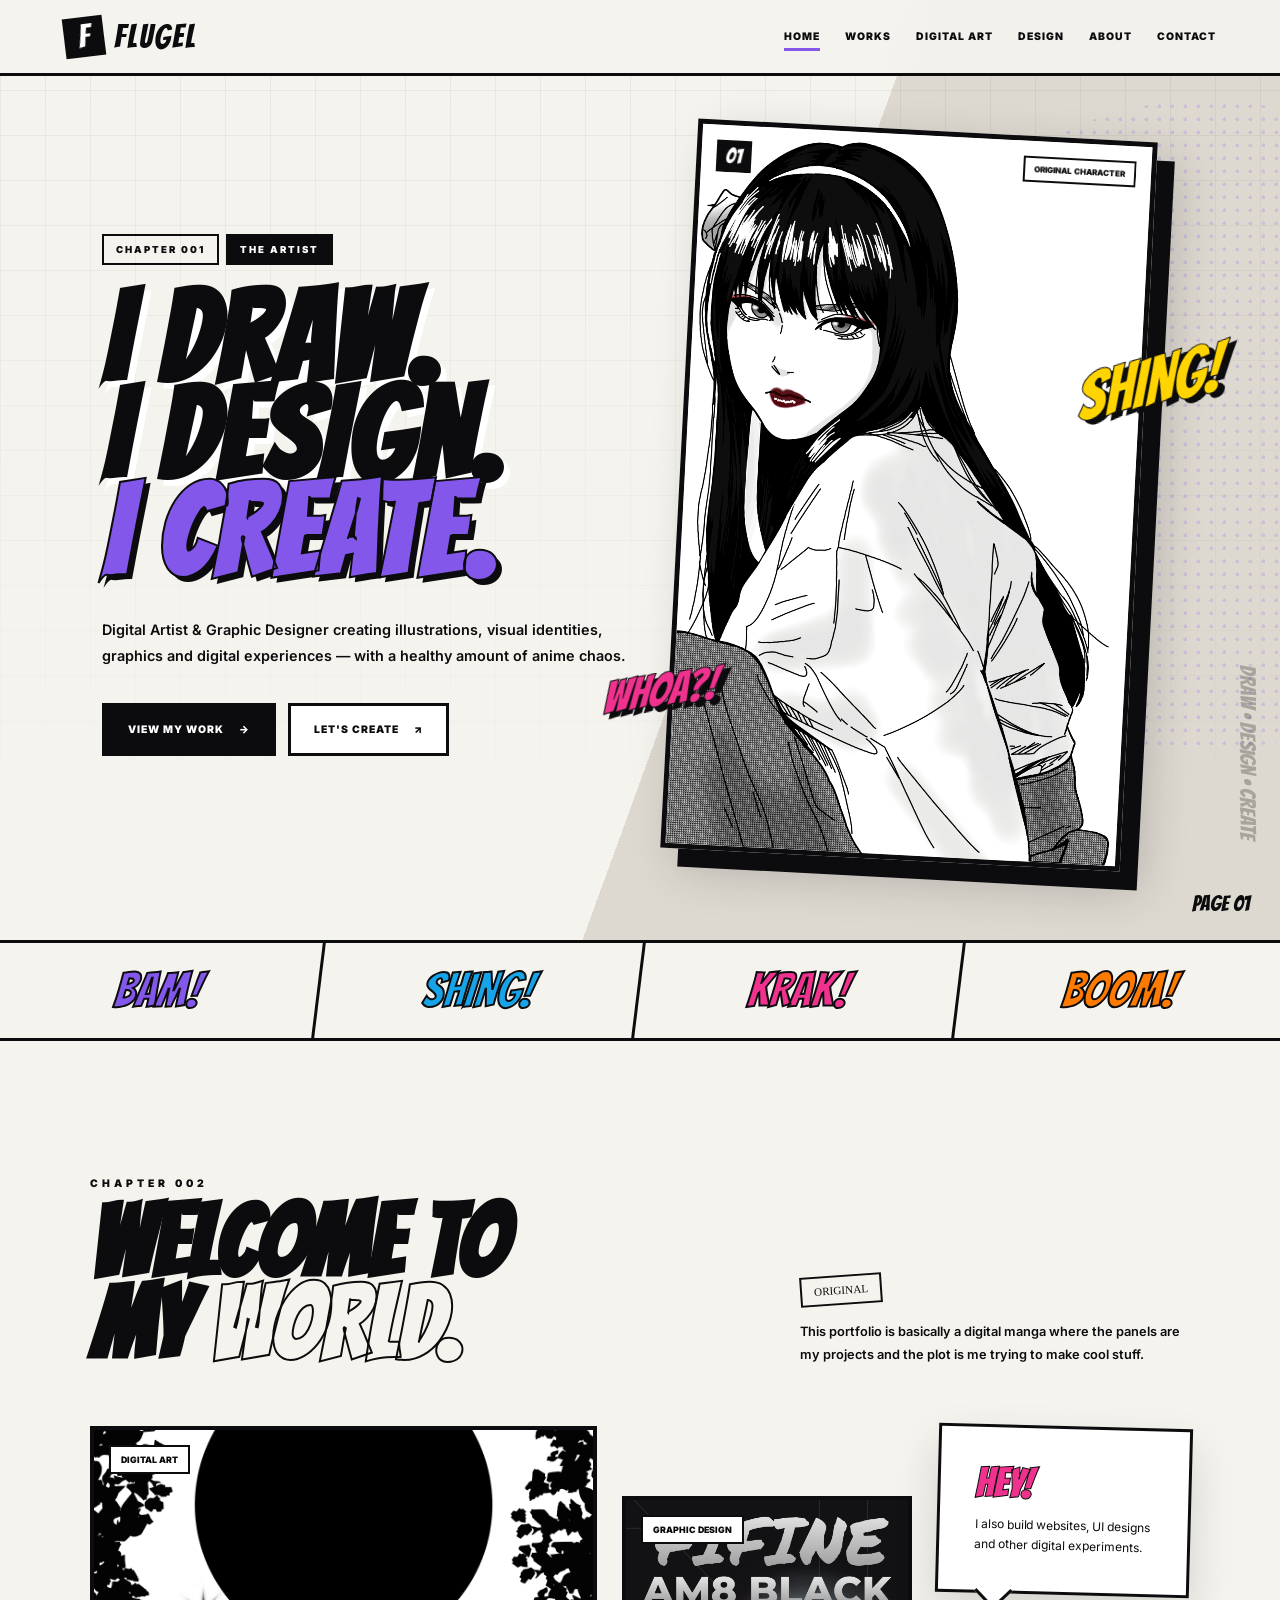
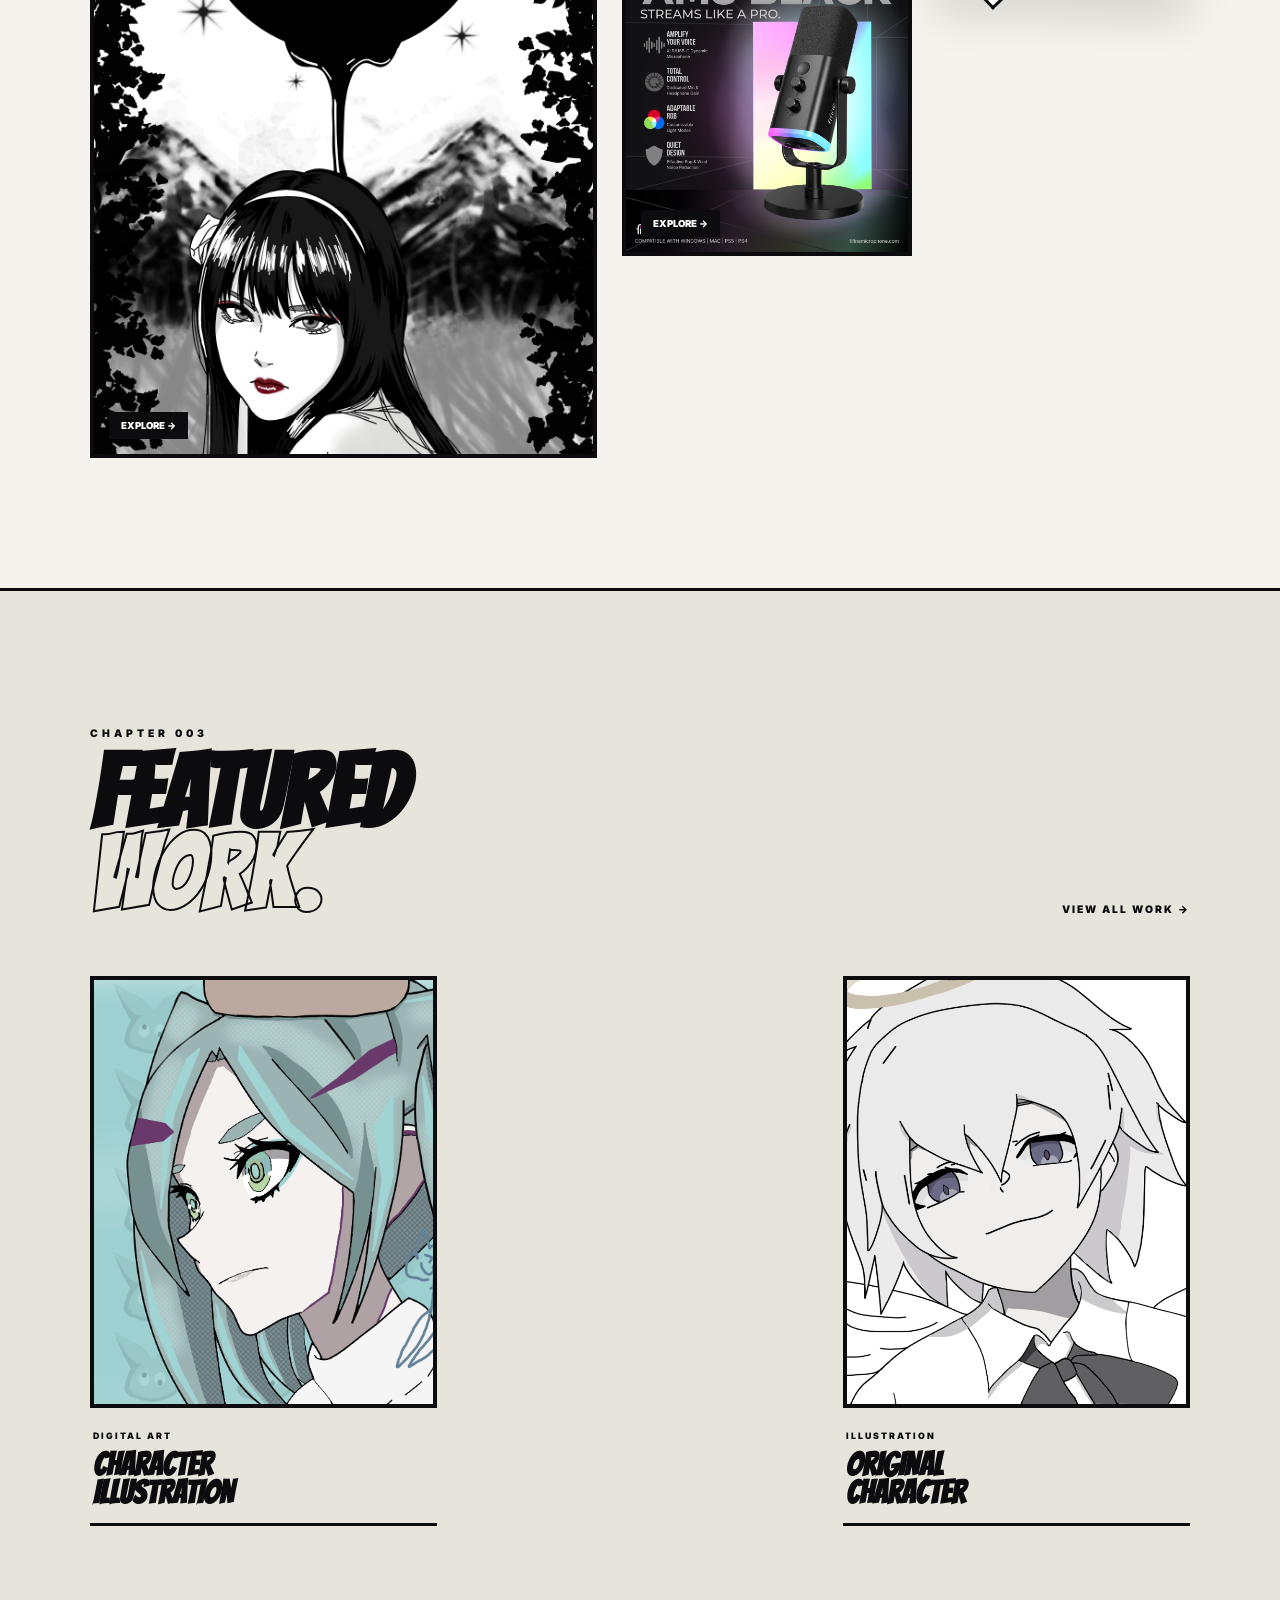
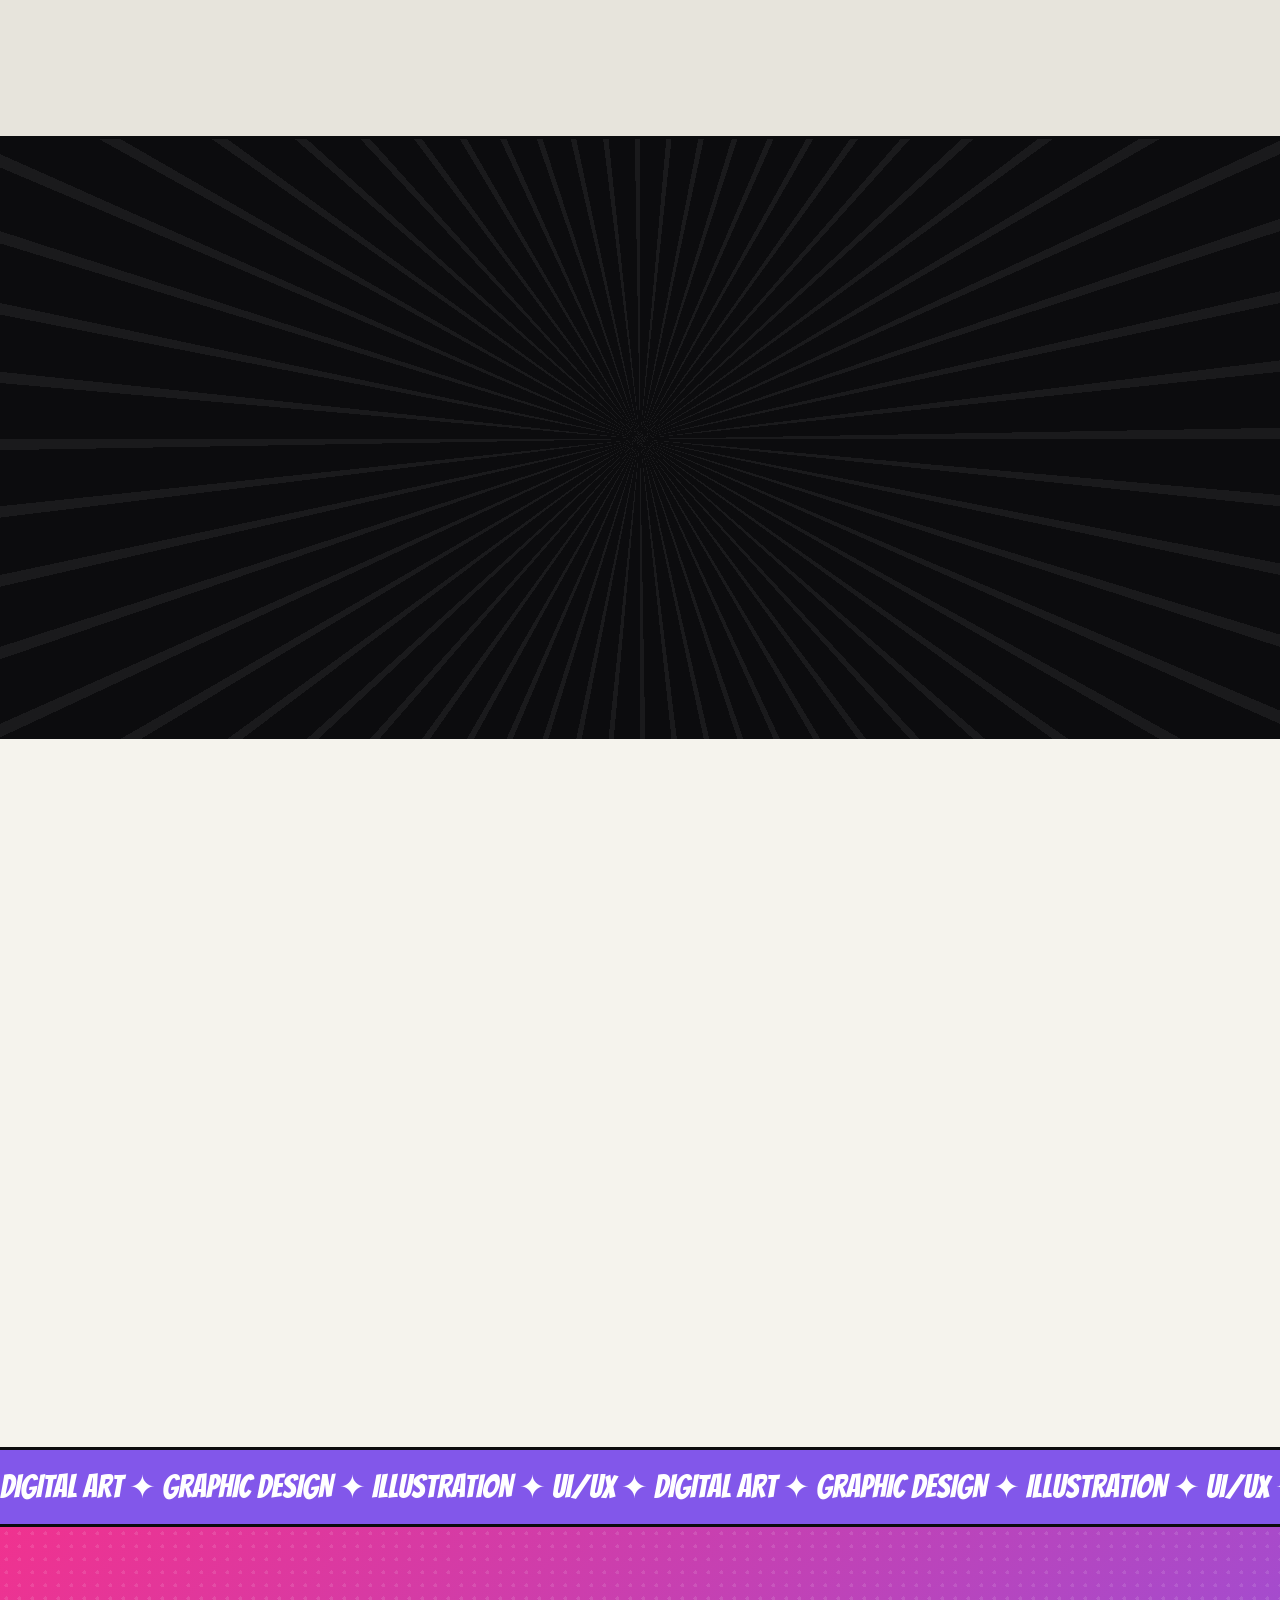
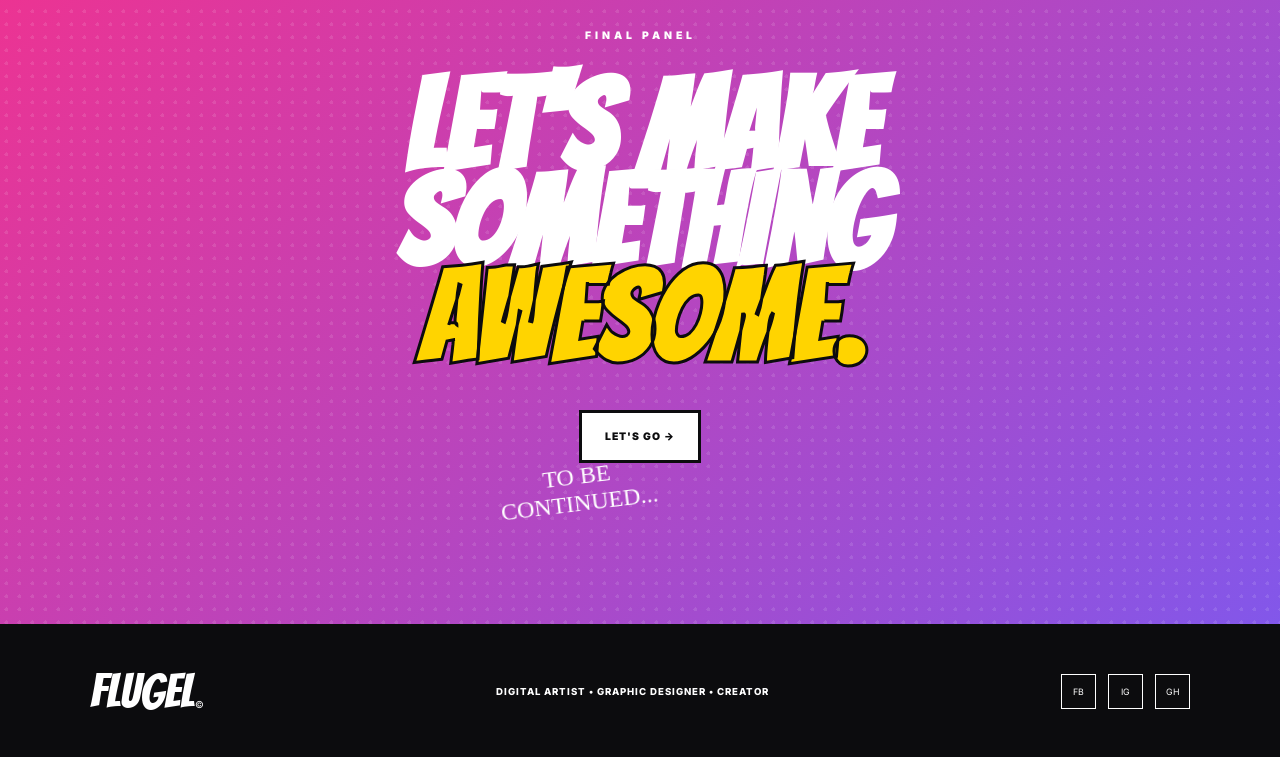
==== index.html @ b89d32c7 "LATEST 1st" ====
<!doctype html>
<html lang="en">
  <head>
    <meta charset="UTF-8" />
    <meta name="viewport" content="width=device-width, initial-scale=1.0" />

    <title>FLUGEL — Digital Artist & Graphic Designer</title>

    <meta
      name="description"
      content="FLUGEL — Digital Artist, Graphic Designer, Illustrator and Visual Creator." />

    <link rel="preconnect" href="https://fonts.googleapis.com" />
    <link rel="preconnect" href="https://fonts.gstatic.com" crossorigin />

    <link
      href="https://fonts.googleapis.com/css2?family=Bangers&family=Inter:wght@400;500;600;700;800;900&family=Permanent+Marker&display=swap"
      rel="stylesheet" />

    <link rel="stylesheet" href="style.css" />
  </head>

  <body data-page="home">
    <!-- =========================================
     PAGE LOADER
========================================= -->

    <div class="page-loader">
      <div class="loader-manga">
        <div class="loader-logo">FLUGEL</div>
        <div class="loader-line"></div>
        <span>LOADING ART...</span>
      </div>
    </div>

    <!-- =========================================
     NAVIGATION
========================================= -->

    <header class="navbar">
      <a href="index.html" class="logo">
        <span class="logo-box">F</span>
        <span>FLUGEL</span>
      </a>

      <nav class="main-nav">
        <a class="active" href="index.html">HOME</a>
        <a href="works.html">WORKS</a>
        <a href="digital-art.html">DIGITAL ART</a>
        <a href="graphic-design.html">DESIGN</a>
        <a href="about.html">ABOUT</a>
        <a href="contact.html">CONTACT</a>
      </nav>

      <button class="menu-toggle">☰</button>
    </header>

    <main>
      <!-- =========================================
     HERO / MANGA COVER
========================================= -->

      <section class="hero">
        <div class="hero-grid"></div>
        <div class="hero-halftone"></div>

        <div class="hero-copy reveal">
          <div class="chapter-tag">
            <span>CHAPTER 001</span>
            <strong>THE ARTIST</strong>
          </div>

          <h1 class="hero-title">
            I DRAW.
            <br />
            I DESIGN.
            <br />
            <span>I CREATE.</span>
          </h1>

          <p class="hero-text">
            Digital Artist & Graphic Designer creating illustrations, visual
            identities, graphics and digital experiences — with a healthy amount
            of anime chaos.
          </p>

          <div class="hero-actions">
            <a href="works.html" class="comic-btn black">
              VIEW MY WORK
              <span>→</span>
            </a>

            <a href="contact.html" class="comic-btn white">
              LET'S CREATE
              <span>↗</span>
            </a>
          </div>
        </div>

        <!-- Character -->

        <div class="hero-character">
          <div class="character-panel">
            <div class="panel-number">01</div>

            <div class="panel-label">ORIGINAL CHARACTER</div>

            <img src="maiden.png" alt="Featured character" />

            <div class="character-glow"></div>
          </div>

          <div class="onomato onomato-shing">SHING!</div>

          <div class="onomato onomato-whoa">WHOA?!</div>
        </div>

        <!-- Decorative manga text -->

        <div class="vertical-manga-text">DRAW • DESIGN • CREATE</div>

        <div class="hero-page">PAGE 01</div>
      </section>

      <!-- =========================================
     COLOR IMPACT STRIP
========================================= -->

      <section class="impact-strip">
        <div class="impact-word purple">BAM!</div>

        <div class="impact-word blue">SHING!</div>

        <div class="impact-word pink">KRAK!</div>

        <div class="impact-word orange">BOOM!</div>
      </section>

      <!-- =========================================
     INTRODUCTION
========================================= -->

      <section class="intro section">
        <div class="section-top reveal">
          <div>
            <span class="eyebrow">CHAPTER 002</span>

            <h2>
              WELCOME TO
              <br />
              MY <em>WORLD.</em>
            </h2>
          </div>

          <div class="section-description">
            <span class="manga-stamp"> ORIGINAL </span>

            <p>
              This portfolio is basically a digital manga where the panels are
              my projects and the plot is me trying to make cool stuff.
            </p>
          </div>
        </div>

        <div class="intro-panels">
          <div class="manga-panel panel-big reveal">
            <span class="panel-caption"> DIGITAL ART </span>

            <img src="full.png" alt="Digital artwork" />

            <a href="digital-art.html" class="panel-link"> EXPLORE → </a>
          </div>

          <div class="manga-panel panel-small reveal">
            <span class="panel-caption"> GRAPHIC DESIGN </span>

            <img src="design01.png" alt="Graphic design" />

            <a href="graphic-design.html" class="panel-link"> EXPLORE → </a>
          </div>

          <div class="intro-note reveal">
            <div class="speech">
              <strong>HEY!</strong>

              <p>
                I also build websites, UI designs and other digital experiments.
              </p>
            </div>
          </div>
        </div>
      </section>

      <!-- =========================================
     FEATURED WORK
========================================= -->

      <section class="featured section">
        <div class="section-top reveal">
          <div>
            <span class="eyebrow">CHAPTER 003</span>

            <h2>
              FEATURED
              <br />
              <em>WORK.</em>
            </h2>
          </div>

          <a href="works.html" class="text-link"> VIEW ALL WORK → </a>
        </div>

        <div class="featured-grid">
          <article class="featured-card reveal">
            <div class="featured-image">
              <img src="art02.png" href="works.html" alt="Artwork" />

              <div class="featured-overlay">
                <span>01</span>
                <strong>VIEW</strong>
              </div>
            </div>

            <div class="featured-info">
              <span>DIGITAL ART</span>

              <h3>
                CHARACTER
                <br />
                ILLUSTRATION
              </h3>
            </div>
          </article>

          <article class="featured-card featured-offset reveal">
            <div class="featured-image">
              <img src="design02.png" alt="Graphic design" />

              <div class="featured-overlay">
                <span>02</span>
                <strong>VIEW</strong>
              </div>
            </div>

            <div class="featured-info">
              <span>GRAPHIC DESIGN</span>

              <h3>
                VISUAL
                <br />
                IDENTITY
              </h3>
            </div>
          </article>

          <article class="featured-card reveal">
            <div class="featured-image">
              <img src="art03.png" alt="Illustration" />

              <div class="featured-overlay">
                <span>03</span>
                <strong>VIEW</strong>
              </div>
            </div>

            <div class="featured-info">
              <span>ILLUSTRATION</span>

              <h3>
                ORIGINAL
                <br />
                CHARACTER
              </h3>
            </div>
          </article>
        </div>
      </section>

      <!-- =========================================
     BIG QUOTE
========================================= -->

      <section class="quote-section">
        <div class="quote-speed-lines"></div>

        <div class="quote-content reveal">
          <span class="quote-sfx"> BOOM! </span>

          <h2>
            GOOD DESIGN
            <br />
            SHOULD <span>HIT.</span>
          </h2>

          <p>
            Whether it's an illustration, poster, website or complete visual
            identity — I want people to remember it.
          </p>
        </div>
      </section>

      <!-- =========================================
     QUICK ABOUT
========================================= -->

      <section class="quick-about section">
        <div class="about-image reveal">
          <img src="character2.jpg" alt="Artist character" />

          <div class="about-sfx">YO!</div>
        </div>

        <div class="about-copy reveal">
          <span class="eyebrow"> CHAPTER 004 </span>

          <h2>
            WHO IS
            <br />
            <em>FLUGEL?</em>
          </h2>

          <p>
            I'm an Information Technology professional who spends an
            unreasonable amount of time drawing, designing, editing and building
            digital things.
          </p>

          <p>
            My work sits somewhere between digital art, graphic design, UI/UX
            and technology.
          </p>

          <a href="about.html" class="comic-btn black"> READ MY STORY → </a>
        </div>
      </section>

      <!-- =========================================
     SKILL MARQUEE
========================================= -->

      <div class="skill-marquee">
        <div>
          DIGITAL ART ✦ GRAPHIC DESIGN ✦ ILLUSTRATION ✦ UI/UX ✦ DIGITAL ART ✦
          GRAPHIC DESIGN ✦ ILLUSTRATION ✦ UI/UX ✦
        </div>
      </div>

      <!-- =========================================
     CTA
========================================= -->

      <section class="home-cta">
        <div class="cta-halftone"></div>

        <span class="eyebrow"> FINAL PANEL </span>

        <h2>
          LET'S MAKE
          <br />
          SOMETHING
          <br />
          <em>AWESOME.</em>
        </h2>

        <a href="contact.html" class="comic-btn white"> LET'S GO → </a>

        <div class="cta-sfx">
          TO BE<br />
          CONTINUED...
        </div>
      </section>
    </main>

    <!-- =========================================
     FOOTER
========================================= -->

    <footer>
      <div class="footer-brand">FLUGEL<span>©</span></div>

      <p>DIGITAL ARTIST • GRAPHIC DESIGNER • CREATOR</p>

      <div class="footer-social">
        <a href="#">FB</a>
        <a href="#">IG</a>
        <a href="#">GH</a>
      </div>
    </footer>

    <script src="script.js"></script>
  </body>
</html>
---- style.css ----
/* =========================================================
   FLUGEL MANGA PORTFOLIO
   MAIN CSS
   ---------------------------------------------------------
   Visual system:
   • Manga panels
   • Color accents
   • Halftone textures
   • SFX / onomatopoeia
   • Motion
   • Responsive layouts
========================================================= */

/* =========================================================
   VARIABLES
========================================================= */

:root {
  --black: #0c0c0e;
  --paper: #f5f3ed;
  --white: #ffffff;

  --purple: #8257ea;
  --blue: #17a3e8;
  --pink: #f0328f;
  --orange: #ff7a00;
  --yellow: #ffd400;
  --red: #ff3158;

  --border: 3px solid var(--black);

  --display: "Bangers", cursive;
  --body: "Inter", sans-serif;
  --marker: "Permanent Marker", cursive;

  /* motion + depth tokens — used by the polish layer at the
     bottom of this file, kept consistent across every hover,
     reveal, and page-load animation */
  --ease: cubic-bezier(0.22, 1, 0.36, 1);
  --ease-snap: cubic-bezier(0.16, 1, 0.3, 1);
  --shadow-soft: 0 20px 45px rgba(12, 12, 14, 0.14);
  --shadow-lift: 0 30px 60px rgba(12, 12, 14, 0.22);
}

@media (prefers-reduced-motion: reduce) {
  *,
  *::before,
  *::after {
    animation-duration: 0.001ms !important;
    animation-iteration-count: 1 !important;
    transition-duration: 0.001ms !important;
    scroll-behavior: auto !important;
  }
}

/* =========================================================
   RESET
========================================================= */

* {
  margin: 0;
  padding: 0;
  box-sizing: border-box;
}

html {
  scroll-behavior: smooth;
}

body {
  background: var(--paper);
  color: var(--black);

  font-family: var(--body);

  overflow-x: hidden;
}

body::before {
  content: "";

  position: fixed;

  inset: 0;

  pointer-events: none;

  z-index: 9998;

  background-image: radial-gradient(
    rgba(0, 0, 0, 0.5) 0.7px,
    transparent 0.7px
  );

  background-size: 6px 6px;

  opacity: 0.035;
}

img {
  display: block;
  width: 100%;
}

a {
  color: inherit;
  text-decoration: none;
}

button {
  font-family: inherit;
}

/* =========================================================
   PAGE LOADER
========================================================= */

.page-loader {
  position: fixed;

  inset: 0;

  display: none;

  place-items: center;

  background: var(--black);

  color: white;

  z-index: 100000;

  opacity: 1;

  transition: opacity 0.5s var(--ease);
}

.page-loader.is-active {
  display: grid;
}

.page-loader.is-hiding {
  opacity: 0;
}

.loader-manga {
  text-align: center;
}

.loader-logo {
  font-family: var(--display);

  font-size: clamp(5rem, 15vw, 12rem);

  letter-spacing: 5px;

  opacity: 0;

  animation: loaderIn 0.7s var(--ease-snap) 0.15s forwards;
}

.loader-line {
  width: 100%;

  height: 3px;

  background: var(--purple);

  transform-origin: left;

  animation: loaderLine 0.9s var(--ease) 0.35s forwards;
}

.loader-manga span {
  display: block;

  margin-top: 14px;

  font-size: 0.62rem;

  letter-spacing: 5px;

  opacity: 0;

  animation: loaderIn 0.6s var(--ease) 0.6s forwards;
}

@keyframes loaderIn {
  from {
    opacity: 0;
    transform: translateY(14px) scale(0.97);
  }

  to {
    opacity: 1;
    transform: translateY(0) scale(1);
  }
}

@keyframes loaderLine {
  from {
    transform: scaleX(0);
  }

  to {
    transform: scaleX(1);
  }
}

/* =========================================================
   NAVIGATION
========================================================= */

.navbar {
  position: fixed;

  top: 0;
  left: 0;

  width: 100%;

  height: 76px;

  padding: 0 5vw;

  display: flex;

  align-items: center;

  justify-content: space-between;

  background: rgba(245, 243, 237, 0.94);

  backdrop-filter: blur(15px);

  border-bottom: var(--border);

  z-index: 9000;

  transition:
    transform 0.45s var(--ease),
    box-shadow 0.3s ease;
}

.navbar.scrolled {
  box-shadow: 0 10px 30px rgba(12, 12, 14, 0.08);
}

.logo {
  display: flex;

  align-items: center;

  gap: 10px;

  font-family: var(--display);

  font-size: 2rem;

  letter-spacing: 2px;
}

.logo-box {
  width: 40px;
  height: 40px;

  display: grid;
  place-items: center;

  background: var(--black);

  color: white;

  transform: rotate(-7deg);
}

.main-nav {
  display: flex;

  gap: 25px;
}

.main-nav a {
  position: relative;

  font-size: 0.65rem;

  font-weight: 900;

  letter-spacing: 1px;
}

.main-nav a {
  transition: color 0.25s ease;
}

.main-nav a::after {
  content: "";

  position: absolute;

  left: 0;
  bottom: -8px;

  width: 0;
  height: 3px;

  background: var(--purple);

  transition: width 0.35s var(--ease);
}

.main-nav a:hover::after,
.main-nav a.active::after {
  width: 100%;
}

.menu-toggle {
  display: none;

  border: 0;

  background: none;

  font-size: 1.5rem;

  cursor: pointer;
}

/* =========================================================
   HERO
========================================================= */

.hero {
  position: relative;

  min-height: 100vh;

  display: grid;

  grid-template-columns: 1fr 1fr;

  align-items: center;

  padding: 130px 8vw 80px;

  overflow: hidden;

  background: linear-gradient(110deg, var(--paper) 0 57%, #ddd9d0 57% 100%);
}

.hero-grid {
  position: absolute;

  inset: 0;

  background-image:
    linear-gradient(rgba(0, 0, 0, 0.05) 1px, transparent 1px),
    linear-gradient(90deg, rgba(0, 0, 0, 0.05) 1px, transparent 1px);

  background-size: 45px 45px;

  mask-image: linear-gradient(to bottom, black, transparent);
}

.hero-halftone {
  position: absolute;

  width: 650px;
  height: 650px;

  right: -250px;
  top: 100px;

  border-radius: 50%;

  background-image: radial-gradient(
    rgba(139, 92, 246, 0.45) 2px,
    transparent 2px
  );

  background-size: 13px 13px;

  opacity: 0.45;
}

.hero-copy {
  position: relative;

  z-index: 5;

  max-width: 700px;
}

.chapter-tag {
  display: flex;

  gap: 7px;

  margin-bottom: 25px;
}

.chapter-tag span,
.chapter-tag strong {
  padding: 8px 12px;

  border: 2px solid var(--black);

  font-size: 0.6rem;

  font-weight: 900;

  letter-spacing: 2px;
}

.chapter-tag strong {
  background: var(--black);

  color: white;
}

.hero-title {
  font-family: var(--display);

  font-size: clamp(5rem, 10vw, 10rem);

  line-height: 0.76;

  letter-spacing: 2px;

  text-shadow: 6px 6px 0 var(--white);
}

.hero-title span {
  color: var(--purple);

  -webkit-text-stroke: 2px var(--black);

  text-shadow: 5px 5px 0 var(--black);
}

.hero-text {
  max-width: 550px;

  margin: 35px 0;

  font-size: 0.9rem;

  line-height: 1.8;

  font-weight: 600;
}

.hero-actions {
  display: flex;

  flex-wrap: wrap;

  gap: 12px;
}

.comic-btn {
  display: inline-flex;

  align-items: center;

  justify-content: center;

  gap: 15px;

  min-height: 53px;

  padding: 0 23px;

  border: 3px solid var(--black);

  font-size: 0.65rem;

  font-weight: 900;

  letter-spacing: 1px;

  transition:
    transform 0.35s var(--ease),
    box-shadow 0.35s var(--ease);

  will-change: transform;
}

.comic-btn:hover {
  transform: translate(-5px, -5px);

  box-shadow:
    7px 7px 0 var(--purple),
    7px 7px 24px rgba(130, 87, 234, 0.35);
}

.comic-btn:active {
  transform: translate(-2px, -2px);

  box-shadow: 3px 3px 0 var(--purple);
}

.comic-btn:focus-visible,
.filter:focus-visible,
a:focus-visible,
button:focus-visible {
  outline: 3px solid var(--purple);
  outline-offset: 3px;
}

.comic-btn.black {
  background: var(--black);

  color: white;
}

.comic-btn.white {
  background: white;

  color: var(--black);
}

/* =========================================================
   HERO CHARACTER
========================================================= */

.hero-character {
  position: relative;

  z-index: 5;

  display: flex;

  justify-content: center;

  align-items: center;
}

.character-panel {
  position: relative;

  width: min(460px, 85vw);

  border: 5px solid var(--black);

  background: white;

  box-shadow:
    18px 18px 0 var(--black),
    18px 18px 50px rgba(12, 12, 14, 0.2);

  transform: rotate(3deg);

  overflow: hidden;

  animation: characterFloat 6s var(--ease-snap) infinite;
}

.character-panel img {
  position: relative;

  z-index: 2;

  min-height: 570px;

  object-fit: contain;

  object-position: bottom;

  filter: grayscale(25%) contrast(1.1);
}

.character-glow {
  position: absolute;

  inset: 20% 10%;

  background: var(--purple);

  filter: blur(70px);

  opacity: 0.25;
}

.panel-number {
  position: absolute;

  top: 15px;
  left: 15px;

  z-index: 10;

  padding: 5px 9px;

  background: var(--black);

  color: white;

  font-family: var(--display);

  font-size: 1.3rem;
}

.panel-label {
  position: absolute;

  right: 15px;
  top: 15px;

  z-index: 10;

  padding: 6px 9px;

  background: white;

  border: 2px solid var(--black);

  font-size: 0.5rem;

  font-weight: 900;
}

@keyframes characterFloat {
  0%,
  100% {
    transform: rotate(3deg) translateY(0);
  }

  50% {
    transform: rotate(1deg) translateY(-15px);
  }
}

/* =========================================================
   ONOMATOPOEIA
========================================================= */

.onomato {
  position: absolute;

  z-index: 20;

  font-family: var(--display);

  font-style: italic;

  -webkit-text-stroke: 2px var(--black);

  paint-order: stroke fill;

  filter: drop-shadow(5px 5px 0 var(--black));

  pointer-events: none;
}

.onomato-shing {
  right: -40px;
  top: 30%;

  color: var(--yellow);

  font-size: 4rem;

  transform: rotate(-13deg);

  animation: sfxPop 2.5s ease-in-out infinite;
}

.onomato-whoa {
  left: -40px;
  bottom: 20%;

  color: var(--pink);

  font-size: 2.7rem;

  transform: rotate(-8deg);

  animation: sfxFloat 3s ease-in-out infinite;
}

@keyframes sfxPop {
  0%,
  100% {
    transform: scale(1) rotate(-13deg);
  }

  50% {
    transform: scale(1.12) rotate(-7deg);
  }
}

@keyframes sfxFloat {
  0%,
  100% {
    transform: translateY(0) rotate(-8deg);
  }

  50% {
    transform: translateY(-15px) rotate(-3deg);
  }
}

.vertical-manga-text {
  position: absolute;

  right: 20px;
  bottom: 100px;

  writing-mode: vertical-rl;

  font-family: var(--display);

  font-size: 1.4rem;

  opacity: 0.25;
}

.hero-page {
  position: absolute;

  right: 30px;
  bottom: 25px;

  font-family: var(--display);

  font-size: 1.4rem;
}

/* =========================================================
   IMPACT STRIP
========================================================= */

.impact-strip {
  display: grid;

  grid-template-columns: repeat(4, 1fr);

  border-top: var(--border);
  border-bottom: var(--border);

  overflow: hidden;
}

.impact-word {
  min-height: 95px;

  display: grid;

  place-items: center;

  font-family: var(--display);

  font-size: 3rem;

  -webkit-text-stroke: 2px var(--black);

  border-right: var(--border);

  transform: skew(-7deg);
}

.impact-word:last-child {
  border-right: 0;
}

.impact-word.purple {
  color: var(--purple);
}

.impact-word.blue {
  color: var(--blue);
}

.impact-word.pink {
  color: var(--pink);
}

.impact-word.orange {
  color: var(--orange);
}

/* =========================================================
   GENERAL SECTIONS
========================================================= */

.section {
  padding: 130px 7vw;
}

.section-top {
  display: flex;

  justify-content: space-between;

  align-items: end;

  gap: 50px;

  margin-bottom: 60px;
}

.eyebrow {
  display: inline-block;

  margin-bottom: 12px;

  font-size: 0.65rem;

  font-weight: 900;

  letter-spacing: 4px;
}

.section-top h2,
.about-copy h2,
.process-heading h2,
.tools-section h2 {
  font-family: var(--display);

  font-size: clamp(4rem, 8vw, 8rem);

  line-height: 0.8;
}

.section-top h2 em,
.about-copy h2 em,
.process-heading h2 em,
.tools-section h2 em {
  font-style: normal;

  color: transparent;

  -webkit-text-stroke: 2px var(--black);
}

.section-description {
  max-width: 390px;
}

.manga-stamp {
  display: inline-block;

  padding: 7px 12px;

  border: 2px solid var(--black);

  transform: rotate(-4deg);

  font-family: var(--marker);

  font-size: 0.7rem;

  margin-bottom: 15px;
}

.section-description p {
  font-size: 0.8rem;

  line-height: 1.8;

  font-weight: 600;
}

.text-link {
  font-size: 0.65rem;

  font-weight: 900;

  letter-spacing: 2px;
}

/* =========================================================
   INTRO PANELS
========================================================= */

.intro-panels {
  display: grid;

  grid-template-columns:
    1.4fr
    0.8fr
    0.7fr;

  gap: 25px;

  align-items: start;
}

.manga-panel {
  position: relative;

  overflow: hidden;

  border: 4px solid var(--black);

  background: black;
}

.panel-big {
  transform: rotate(-1.5deg);
}

.panel-small {
  transform: rotate(2deg);

  margin-top: 70px;
}

.manga-panel img {
  aspect-ratio: 4/5;

  object-fit: cover;

  transition:
    transform 0.65s var(--ease),
    filter 0.65s var(--ease);
}

.manga-panel:hover img {
  transform: scale(1.07);
}

.panel-caption {
  position: absolute;

  z-index: 5;

  top: 15px;
  left: 15px;

  padding: 7px 10px;

  background: white;

  border: 2px solid var(--black);

  font-size: 0.55rem;

  font-weight: 900;
}

.panel-word {
  position: absolute;

  z-index: 5;

  right: -15px;
  bottom: 35px;

  font-family: var(--display);

  color: var(--yellow);

  font-size: 3rem;

  -webkit-text-stroke: 2px var(--black);

  transform: rotate(-10deg);
}

.purple-word {
  color: var(--purple);
}

.panel-link {
  position: absolute;

  z-index: 5;

  left: 15px;
  bottom: 15px;

  padding: 8px 12px;

  background: var(--black);

  color: white;

  font-size: 0.6rem;

  font-weight: 900;
}

.speech {
  position: relative;

  padding: 35px;

  background: white;

  border: 3px solid var(--black);

  transform: rotate(1.5deg);

  box-shadow: var(--shadow-soft);
}

.speech::after {
  content: "";

  position: absolute;

  left: 42px;
  bottom: -14px;

  width: 24px;
  height: 24px;

  background: white;

  border-right: 3px solid var(--black);
  border-bottom: 3px solid var(--black);

  transform: rotate(45deg);
}

.speech strong {
  display: block;

  font-family: var(--display);

  font-size: 2.5rem;

  color: var(--pink);

  -webkit-text-stroke: 1px var(--black);
}

.speech p {
  margin-top: 10px;

  font-size: 0.75rem;

  line-height: 1.7;
}

/* =========================================================
   FEATURED
========================================================= */

.featured {
  background: #e7e4dc;

  border-top: var(--border);
  border-bottom: var(--border);
}

.featured-grid {
  display: grid;

  grid-template-columns: repeat(3, 1fr);

  gap: 30px;
}

.featured-card {
  cursor: pointer;
}

.featured-offset {
  margin-top: 80px;
}

.featured-image {
  position: relative;

  overflow: hidden;

  border: 4px solid var(--black);

  background: black;
}

.featured-image img {
  aspect-ratio: 4/5;

  object-fit: cover;

  filter: grayscale(80%);

  transition:
    transform 0.65s var(--ease),
    filter 0.65s var(--ease);
}

.featured-card:hover img {
  transform: scale(1.07);

  filter: grayscale(20%);
}

.featured-image img[src="art02.png"] {
  object-position: left center;
}

.featured-image img[src="art03.jpg"] {
  object-position: left top;
}

.floating-sfx {
  position: absolute;

  z-index: 5;

  right: -15px;
  top: 30px;

  font-family: var(--display);

  font-size: 2.8rem;

  color: var(--yellow);

  -webkit-text-stroke: 2px var(--black);

  transform: rotate(10deg);
}

.pink-sfx {
  color: var(--pink);
}

.blue-sfx {
  color: var(--blue);
}

.orange-sfx {
  color: var(--orange);
}

.purple-sfx {
  color: var(--purple);
}

.featured-overlay {
  position: absolute;

  inset: 0;

  display: flex;

  justify-content: space-between;

  align-items: end;

  padding: 20px;

  background: linear-gradient(transparent 45%, rgba(0, 0, 0, 0.8));

  color: white;

  opacity: 0;

  transition: opacity 0.4s var(--ease);
}

.featured-card:hover .featured-overlay {
  opacity: 1;
}

.featured-overlay span {
  font-family: var(--display);

  font-size: 2rem;
}

.featured-overlay strong {
  font-size: 0.65rem;
}

.featured-info {
  padding: 15px 3px;

  border-bottom: 3px solid var(--black);
}

.featured-info span {
  font-size: 0.55rem;

  font-weight: 900;

  letter-spacing: 2px;
}

.featured-info h3 {
  margin-top: 8px;

  font-family: var(--display);

  font-size: 2rem;

  line-height: 0.9;
}

/* =========================================================
   QUOTE
========================================================= */

.quote-section {
  position: relative;

  min-height: 600px;

  display: grid;

  place-items: center;

  padding: 100px 7vw;

  background: var(--black);

  color: white;

  overflow: hidden;
}

.quote-speed-lines {
  position: absolute;

  inset: -50%;

  background: repeating-conic-gradient(
    from 0deg,
    transparent 0deg 5deg,
    rgba(255, 255, 255, 0.06) 5deg 6deg
  );

  animation: spin 35s linear infinite;
}

@keyframes spin {
  to {
    transform: rotate(360deg);
  }
}

.quote-content {
  position: relative;

  z-index: 2;

  text-align: center;
}

.quote-sfx {
  display: inline-block;

  font-family: var(--display);

  font-size: 3rem;

  color: var(--yellow);

  -webkit-text-stroke: 2px var(--black);

  transform: rotate(-8deg);
}

.quote-content h2 {
  margin: 20px 0;

  font-family: var(--display);

  font-size: clamp(4rem, 9vw, 9rem);

  line-height: 0.78;
}

.quote-content h2 span {
  color: var(--pink);

  -webkit-text-stroke: 2px white;
}

.quote-content p {
  max-width: 500px;

  margin: auto;

  font-size: 0.8rem;

  line-height: 1.8;
}

/* =========================================================
   QUICK ABOUT
========================================================= */

.quick-about {
  display: grid;

  grid-template-columns:
    0.9fr
    1.1fr;

  gap: 100px;

  align-items: center;
}

.about-image {
  position: relative;

  background: radial-gradient(var(--purple) 2px, transparent 2px);

  background-size: 12px 12px;

  border: var(--border);
}

.about-image img {
  max-height: 600px;

  object-fit: contain;
}

.about-sfx {
  position: absolute;

  right: -40px;
  top: 25%;

  font-family: var(--display);

  font-size: 4rem;

  color: var(--blue);

  -webkit-text-stroke: 2px var(--black);

  transform: rotate(12deg);
}

.about-copy p {
  max-width: 600px;

  margin: 30px 0;

  font-size: 0.9rem;

  line-height: 1.9;

  font-weight: 600;
}

/* =========================================================
   MARQUEE
========================================================= */

.skill-marquee {
  overflow: hidden;

  border-top: var(--border);
  border-bottom: var(--border);

  background: var(--purple);

  color: white;
}

.skill-marquee div {
  width: max-content;

  padding: 18px 0;

  font-family: var(--display);

  font-size: 2rem;

  white-space: nowrap;

  animation: marquee 22s linear infinite;
}

@keyframes marquee {
  to {
    transform: translateX(-50%);
  }
}

/* =========================================================
   HOME CTA
========================================================= */

.home-cta {
  position: relative;

  min-height: 700px;

  display: grid;

  place-items: center;

  text-align: center;

  padding: 100px 20px;

  overflow: hidden;

  background: linear-gradient(135deg, var(--pink), var(--purple));

  color: white;

  border-bottom: var(--border);
}

.cta-halftone {
  position: absolute;

  inset: 0;

  background-image: radial-gradient(
    rgba(255, 255, 255, 0.35) 2px,
    transparent 2px
  );

  background-size: 13px 13px;

  opacity: 0.3;
}

.home-cta > *:not(.cta-halftone) {
  position: relative;

  z-index: 2;
}

.home-cta h2 {
  margin: 20px 0 40px;

  font-family: var(--display);

  font-size: clamp(5rem, 10vw, 11rem);

  line-height: 0.75;
}

.home-cta h2 em {
  color: var(--yellow);

  font-style: normal;

  -webkit-text-stroke: 3px var(--black);
}

.cta-sfx {
  position: absolute;

  right: 5%;

  bottom: 8%;

  font-family: var(--marker);

  font-size: 1.5rem;

  transform: rotate(-7deg);
}

/* =========================================================
   FOOTER
========================================================= */

footer {
  min-height: 130px;

  display: flex;

  align-items: center;

  justify-content: space-between;

  gap: 30px;

  padding: 30px 7vw;

  background: var(--black);

  color: white;
}

.footer-brand {
  font-family: var(--display);

  font-size: 3rem;
}

.footer-brand span {
  font-family: var(--body);

  font-size: 0.6rem;
}

footer p {
  font-size: 0.6rem;

  font-weight: 800;

  letter-spacing: 1px;
}

.footer-social {
  display: flex;

  gap: 12px;
}

.footer-social a {
  width: 35px;
  height: 35px;

  display: grid;
  place-items: center;

  border: 1px solid white;

  font-size: 0.55rem;
}

/* =========================================================
   INNER PAGES
========================================================= */

.inner-page {
  padding-top: 76px;
}

.page-hero {
  position: relative;

  min-height: 580px;

  display: flex;

  align-items: center;

  justify-content: space-between;

  padding: 100px 8vw;

  overflow: hidden;

  background: linear-gradient(120deg, var(--paper), #dedbd3);

  border-bottom: var(--border);
}

.page-hero h1 {
  font-family: var(--display);

  font-size: clamp(6rem, 12vw, 12rem);

  line-height: 0.72;
}

.page-hero h1 em {
  color: var(--purple);

  font-style: normal;

  -webkit-text-stroke: 2px var(--black);
}

.page-hero p {
  max-width: 500px;

  margin-top: 30px;

  font-size: 0.85rem;

  line-height: 1.8;

  font-weight: 600;
}

.page-sfx {
  font-family: var(--display);

  font-size: clamp(6rem, 13vw, 13rem);

  color: var(--yellow);

  -webkit-text-stroke: 3px var(--black);

  transform: rotate(-10deg);

  animation: sfxFloat 3s ease-in-out infinite;
}

.work-filters {
  display: flex;

  flex-wrap: wrap;

  gap: 8px;

  padding: 40px 7vw;

  border-bottom: var(--border);
}

.filter {
  padding: 11px 17px;

  border: 2px solid var(--black);

  background: var(--paper);

  cursor: pointer;

  font-size: 0.6rem;

  font-weight: 900;

  letter-spacing: 1px;

  transition:
    background 0.3s var(--ease),
    color 0.3s var(--ease),
    transform 0.3s var(--ease);
}

.filter:hover,
.filter.active {
  background: var(--black);

  color: white;
}

/* =========================================================
   ARCHIVE
========================================================= */

.archive-grid {
  padding: 70px 7vw 130px;

  display: grid;

  grid-template-columns: repeat(12, 1fr);

  gap: 35px;
}

.archive-card {
  grid-column: span 4;

  cursor: pointer;
}

.archive-card:nth-child(3n + 1) {
  grid-column: span 7;
}

.archive-card.hidden {
  display: none;
}

.archive-image {
  position: relative;

  overflow: hidden;

  border: 4px solid var(--black);

  background: black;
}

.archive-image img {
  aspect-ratio: 4/5;
  object-position: left center;
  object-fit: cover;

  transition:
    transform 0.65s var(--ease),
    filter 0.65s var(--ease);
}

.archive-card:nth-child(3n + 1) .archive-image img {
  aspect-ratio: 16/10;
}

/* "Neon Dream" (first card) is a tall portrait shot with the
   character near the bottom of the frame — the default centered
   crop was cutting through her face. Shifting the crop window
   down keeps the character fully in view. */
.archive-card:first-child .archive-image img {
  object-position: center bottom;
}

.archive-card:hover img {
  transform: scale(1.06);
}

.archive-sfx {
  position: absolute;

  right: -15px;
  top: 20px;

  font-family: var(--display);

  font-size: 2.8rem;

  color: var(--yellow);

  -webkit-text-stroke: 2px var(--black);

  transform: rotate(8deg);
}

.view-art {
  position: absolute;

  inset: 0;

  display: grid;

  place-items: center;

  background: rgba(0, 0, 0, 0.55);

  color: white;

  font-size: 0.7rem;

  font-weight: 900;

  opacity: 0;

  transition: opacity 0.35s var(--ease);
}

.archive-card:hover .view-art {
  opacity: 1;
}

.archive-meta {
  padding: 13px 3px;

  border-bottom: 3px solid var(--black);
}

.archive-meta span {
  font-size: 0.55rem;

  font-weight: 900;

  letter-spacing: 2px;
}

.archive-meta h2 {
  margin-top: 7px;

  font-family: var(--display);

  font-size: 2rem;
}

/* =========================================================
   DIGITAL ART
========================================================= */

.digital-page {
  background: radial-gradient(var(--purple) 1px, transparent 1px);

  background-size: 9px 9px;
}

.page-character {
  position: relative;

  width: 400px;
}

.page-character img {
  max-height: 500px;

  object-fit: contain;
}

.page-character span {
  position: absolute;

  right: -20px;
  top: 20%;

  font-family: var(--display);

  color: var(--pink);

  font-size: 4rem;

  -webkit-text-stroke: 2px var(--black);

  transform: rotate(-10deg);
}

.art-showcase {
  display: grid;
  grid-template-columns: 1.1fr 1fr;
  gap: 40px;
  padding: 100px 7vw;
  align-items: start;
}

.art-feature {
  display: flex;
  flex-direction: column;
  position: relative;
}

.art-feature img {
  width: 100%;
  aspect-ratio: 3/4;
  object-fit: cover;
  object-position: center 15%;
  border: 4px solid var(--black);
  box-shadow: 12px 12px 0 rgba(12, 12, 14, 0.9);
  transition: transform 0.5s var(--ease);
}

.art-feature:hover img {
  transform: translate(-4px, -4px);
  box-shadow: 16px 16px 0 var(--purple);
}

.art-feature-title {
  margin-top: 22px;
}

.art-feature-title span {
  font-size: 0.6rem;
  font-weight: 900;
  letter-spacing: 2px;
  color: var(--purple);
}

.art-feature-title h2 {
  margin-top: 8px;
  font-family: var(--display);
  font-size: 3.2rem;
  line-height: 0.85;
}

.art-column {
  display: grid;
  grid-template-columns: 1fr 1fr;
  gap: 24px;
}

.art-column article {
  display: flex;
  flex-direction: column;
  overflow: hidden;
}

.art-column img {
  width: 100%;
  aspect-ratio: 1/1;
  object-fit: cover;
  border: 3px solid var(--black);
  transition:
    transform 0.5s var(--ease),
    filter 0.5s var(--ease);
}

.art-column article:hover img {
  transform: scale(1.05);
}

.art-column span {
  display: block;
  margin-top: 14px;
  font-size: 0.55rem;
  font-weight: 900;
  letter-spacing: 1px;
  color: var(--purple);
}

.art-column h3 {
  margin: 6px 0 0;
  font-family: var(--display);
  font-size: 1.6rem;
  line-height: 0.9;
}

@media (max-width: 1000px) {
  .art-showcase {
    grid-template-columns: 1fr;
  }
}

@media (max-width: 650px) {
  .art-showcase {
    padding: 70px 20px;
  }

  .art-feature img {
    aspect-ratio: 4/5;
  }

  .art-column {
    grid-template-columns: 1fr 1fr;
    gap: 16px;
  }
}

/* =========================================================
   PROCESS
========================================================= */

.process-section {
  padding: 120px 7vw;

  background: var(--black);

  color: white;
}

.process-heading h2 em {
  -webkit-text-stroke-color: white;
}

.process-grid {
  display: grid;

  grid-template-columns: repeat(3, 1fr);

  gap: 20px;

  margin-top: 70px;
}

.process-card {
  min-height: 270px;

  padding: 35px;

  border: 2px solid white;

  transition:
    background 0.35s var(--ease),
    transform 0.35s var(--ease),
    color 0.35s var(--ease);
}

.process-card:hover {
  background: var(--purple);

  transform: translate(-5px, -5px);
}

.process-number {
  font-family: var(--display);

  font-size: 2rem;
}

.process-card h3 {
  margin: 40px 0 15px;

  font-family: var(--display);

  font-size: 2.5rem;
}

.process-card p {
  font-size: 0.75rem;

  line-height: 1.7;
}

/* =========================================================
   DESIGN PAGE
========================================================= */

.design-page {
  background: linear-gradient(135deg, #f7f3ea, #d8d0e8);
}

.design-grid {
  padding: 100px 7vw;

  display: grid;

  grid-template-columns: repeat(2, 1fr);

  gap: 35px;
}

/* =========================================================
   DESIGN CARDS
   Smaller, cleaner portfolio thumbnails.
   The artwork determines its own height.
========================================================= */

.design-card {
  position: relative;

  width: 100%;
  height: 430px;

  overflow: hidden;

  border: 4px solid var(--black);

  background: var(--paper);
}

.design-wide {
  grid-column: span 1;
}

.design-card img {
  display: block;

  width: 100%;
  height: 100%;

  object-fit: contain;
  object-position: center;

  background: var(--paper);

  transition:
    transform 0.65s var(--ease),
    filter 0.65s var(--ease);
}

.design-card:hover img {
  transform: scale(1.03);
}

.design-card:hover img {
  transform: scale(1.05);
}

.design-label {
  position: absolute;

  left: 25px;
  bottom: 25px;

  padding: 18px;

  background: white;

  border: 3px solid var(--black);

  transform: rotate(-2deg);
}

.design-label span {
  font-size: 0.55rem;

  font-weight: 900;
}

.design-label h2 {
  margin-top: 5px;

  font-family: var(--display);

  font-size: 3rem;

  line-height: 0.75;
}

.design-statement {
  position: relative;

  padding: 130px 7vw;

  background: var(--pink);

  color: white;

  overflow: hidden;
}

.statement-sfx {
  position: absolute;

  right: 8%;

  top: 30px;

  font-family: var(--display);

  color: var(--yellow);

  font-size: 7rem;

  -webkit-text-stroke: 3px var(--black);

  transform: rotate(12deg);
}

.design-statement h2 {
  position: relative;

  z-index: 2;

  font-family: var(--display);

  font-size: clamp(5rem, 10vw, 10rem);

  line-height: 0.75;
}

.design-statement h2 em {
  color: var(--yellow);

  font-style: normal;

  -webkit-text-stroke: 2px var(--black);
}

.design-statement p {
  position: relative;

  z-index: 2;

  max-width: 550px;

  margin-top: 40px;

  font-size: 0.85rem;

  line-height: 1.8;
}

/* =========================================================
   ABOUT PAGE
========================================================= */

.about-hero {
  display: grid;

  grid-template-columns:
    0.8fr
    1.2fr;

  min-height: 700px;

  padding: 100px 8vw;

  gap: 80px;

  align-items: center;

  border-bottom: var(--border);
}

.about-character {
  position: relative;

  background: radial-gradient(var(--purple) 2px, transparent 2px);

  background-size: 12px 12px;

  border: var(--border);
}

.about-character img {
  max-height: 600px;

  object-fit: contain;
}

.about-introduction h1 {
  font-family: var(--display);

  font-size: clamp(6rem, 11vw, 11rem);

  line-height: 0.72;
}

.about-introduction h1 em {
  color: var(--purple);

  font-style: normal;

  -webkit-text-stroke: 2px var(--black);
}

.about-introduction p {
  max-width: 650px;

  margin-top: 30px;

  font-size: 0.9rem;

  line-height: 1.9;

  font-weight: 600;
}

.stats-section {
  display: grid;

  grid-template-columns: repeat(4, 1fr);

  background: var(--black);

  color: white;
}

.stat-box {
  min-height: 250px;

  display: flex;

  align-items: center;

  justify-content: center;

  gap: 15px;

  border-right: 1px solid white;
}

.stat-box strong {
  font-family: var(--display);

  font-size: 5rem;
}

.stat-box span {
  font-size: 0.55rem;

  font-weight: 900;

  letter-spacing: 2px;
}

.arsenal {
  display: grid;

  grid-template-columns:
    0.7fr
    1.3fr;

  gap: 100px;

  padding: 130px 8vw;
}

.arsenal h2 {
  font-family: var(--display);

  font-size: 7rem;

  line-height: 0.75;
}

.stat-bars {
  display: flex;

  flex-direction: column;

  gap: 30px;
}

.bar > div {
  display: flex;

  justify-content: space-between;

  margin-bottom: 8px;

  font-size: 0.65rem;

  font-weight: 900;
}

.bar i {
  display: block;

  width: 100%;

  height: 16px;

  border: 2px solid var(--black);

  position: relative;
}

.bar i::after {
  content: "";

  position: absolute;

  inset: 2px auto 2px 2px;

  width: var(--value);

  background: var(--purple);

  animation: barLoad 1.5s ease forwards;
}

@keyframes barLoad {
  from {
    width: 0;
  }
}

.tools-section {
  padding: 120px 8vw;

  background: #e5e1d9;

  border-top: var(--border);
}

.tools-grid {
  display: grid;

  grid-template-columns: repeat(5, 1fr);

  margin-top: 60px;

  border-top: var(--border);
  border-left: var(--border);
}

.tools-grid div {
  min-height: 100px;

  display: grid;

  place-items: center;

  padding: 15px;

  border-right: var(--border);
  border-bottom: var(--border);

  font-size: 0.7rem;

  font-weight: 900;

  transition:
    background 0.3s var(--ease),
    color 0.3s var(--ease),
    transform 0.3s var(--ease);
}

.tools-grid div:hover {
  background: var(--purple);

  color: white;
}

/* =========================================================
   CONTACT
========================================================= */

.contact-page {
  padding-top: 76px;
}

.contact-hero {
  position: relative;

  min-height: 650px;

  display: grid;

  place-items: center;

  text-align: center;

  padding: 100px 20px;

  overflow: hidden;

  background: linear-gradient(135deg, var(--blue), var(--purple));

  color: white;

  border-bottom: var(--border);
}

.contact-halftone {
  position: absolute;

  inset: 0;

  background-image: radial-gradient(white 2px, transparent 2px);

  background-size: 12px 12px;

  opacity: 0.15;
}

.contact-hero > *:not(.contact-halftone) {
  position: relative;

  z-index: 2;
}

.contact-hero h1 {
  font-family: var(--display);

  font-size: clamp(7rem, 15vw, 15rem);

  line-height: 0.7;
}

.contact-hero h1 em {
  color: var(--yellow);

  font-style: normal;

  -webkit-text-stroke: 3px var(--black);
}

.contact-hero p {
  max-width: 500px;

  margin-top: 35px;

  font-size: 0.85rem;

  line-height: 1.8;
}

.contact-sfx {
  position: absolute;

  right: 10%;

  bottom: 10%;

  font-family: var(--display);

  font-size: 5rem;

  color: var(--pink);

  -webkit-text-stroke: 3px var(--black);

  transform: rotate(-10deg);
}

.contact-options {
  display: grid;

  grid-template-columns: repeat(3, 1fr);

  border-bottom: var(--border);
}

.contact-card {
  position: relative;

  min-height: 300px;

  padding: 35px;

  border-right: var(--border);

  transition:
    background 0.35s var(--ease),
    transform 0.35s var(--ease),
    color 0.35s var(--ease);
}

.contact-card:last-child {
  border-right: 0;
}

.contact-card:hover {
  background: var(--purple);

  color: white;

  transform: translateY(-8px);
}

.contact-card span {
  font-size: 0.55rem;

  font-weight: 900;

  letter-spacing: 2px;
}

.contact-card h2 {
  margin-top: 70px;

  font-family: var(--display);

  font-size: 4rem;
}

.contact-card strong {
  position: absolute;

  right: 30px;
  bottom: 25px;

  font-size: 2rem;
}

.purple-card:hover {
  background: var(--pink);
}

.blue-card:hover {
  background: var(--blue);
}

.commission-section {
  display: grid;

  grid-template-columns: 1fr 1fr;

  gap: 100px;

  padding: 130px 8vw;
}

.commission-section h2 {
  font-family: var(--display);

  font-size: 7rem;

  line-height: 0.75;
}

.commission-list {
  display: flex;

  flex-direction: column;
}

.commission-list div {
  padding: 25px 0;

  border-bottom: 3px solid var(--black);

  font-family: var(--display);

  font-size: 2rem;
}

.commission-list span {
  margin-right: 20px;

  font-family: var(--body);

  font-size: 0.6rem;

  font-weight: 900;
}

.end-page {
  position: relative;

  min-height: 550px;

  display: grid;

  place-items: center;

  text-align: center;

  background: var(--black);

  color: white;

  overflow: hidden;
}

.end-word {
  font-family: var(--display);

  font-size: clamp(5rem, 10vw, 10rem);

  line-height: 0.7;
}

.end-sfx {
  position: absolute;

  right: 10%;

  top: 20%;

  color: var(--yellow);

  font-family: var(--display);

  font-size: 4rem;

  transform: rotate(15deg);
}

.end-page a {
  position: absolute;

  bottom: 50px;

  padding: 12px 20px;

  border: 2px solid white;

  font-size: 0.6rem;

  font-weight: 900;
}

/* =========================================================
   LIGHTBOX
========================================================= */

.lightbox {
  position: fixed;

  inset: 0;

  z-index: 99999;

  display: grid;

  place-items: center;

  padding: 50px;

  background: rgba(0, 0, 0, 0.96);

  opacity: 0;

  visibility: hidden;

  transition: opacity 0.4s var(--ease);
}

.lightbox.active {
  opacity: 1;

  visibility: visible;
}

.lightbox img {
  width: auto;

  max-width: 90vw;

  max-height: 85vh;

  object-fit: contain;

  border: 4px solid white;
}

.lightbox-close {
  position: absolute;

  top: 25px;
  right: 30px;

  width: 50px;
  height: 50px;

  background: none;

  border: 2px solid white;

  color: white;

  font-size: 2rem;

  cursor: pointer;
}

.lightbox-title {
  position: absolute;

  bottom: 20px;

  color: white;

  font-size: 0.7rem;

  font-weight: 900;

  letter-spacing: 2px;
}

/* =========================================================
   SCROLL REVEAL
========================================================= */

.reveal {
  opacity: 0;

  transform: translateY(28px);

  transition:
    opacity 0.7s var(--ease),
    transform 0.7s var(--ease);

  transition-delay: var(--reveal-delay, 0s);
}

.reveal.visible {
  opacity: 1;

  transform: translateY(0);
}

/* =========================================================
   RESPONSIVE
========================================================= */

@media (max-width: 1000px) {
  .main-nav {
    position: absolute;

    top: 76px;
    left: 0;
    right: 0;

    display: none;

    flex-direction: column;

    gap: 0;

    background: var(--paper);

    border-bottom: var(--border);
  }

  .main-nav.open {
    display: flex;
  }

  .main-nav a {
    padding: 18px 25px;

    border-bottom: 1px solid #bbb;
  }

  .menu-toggle {
    display: block;
  }

  .hero {
    grid-template-columns: 1fr;
  }

  .hero-character {
    margin-top: 80px;
  }

  .intro-panels {
    grid-template-columns: 1fr 1fr;
  }

  .intro-note {
    grid-column: span 2;
  }

  .featured-grid {
    grid-template-columns: 1fr 1fr;
  }

  .featured-offset {
    margin-top: 0;
  }

  .quick-about {
    grid-template-columns: 1fr;
  }

  .art-showcase {
    grid-template-columns: 1fr;
  }

  .process-grid {
    grid-template-columns: 1fr;
  }

  .about-hero {
    grid-template-columns: 1fr;
  }

  .about-character {
    max-width: 500px;
  }

  .stats-section {
    grid-template-columns: 1fr 1fr;
  }

  .arsenal {
    grid-template-columns: 1fr;
  }

  .tools-grid {
    grid-template-columns: repeat(3, 1fr);
  }

  .contact-options {
    grid-template-columns: 1fr;
  }

  .contact-card {
    border-right: 0;

    border-bottom: var(--border);
  }

  .commission-section {
    grid-template-columns: 1fr;
  }
}

/* =========================================================
   MOBILE
========================================================= */

@media (max-width: 650px) {
  .navbar {
    padding: 0 20px;
  }

  .hero {
    padding: 120px 25px 70px;
  }

  .hero-title {
    font-size: 5.4rem;
  }

  .hero-text {
    font-size: 0.8rem;
  }

  .hero-character {
    margin-top: 50px;
  }

  .character-panel img {
    min-height: 420px;
  }

  .onomato-shing {
    right: -20px;

    font-size: 2.7rem;
  }

  .onomato-whoa {
    left: -10px;

    font-size: 2rem;
  }

  .impact-strip {
    grid-template-columns: 1fr 1fr;
  }

  .impact-word {
    min-height: 75px;

    font-size: 2.2rem;
  }

  .section {
    padding: 90px 20px;
  }

  .section-top {
    flex-direction: column;

    align-items: flex-start;
  }

  .section-top h2,
  .about-copy h2,
  .process-heading h2,
  .tools-section h2 {
    font-size: 5rem;
  }

  .intro-panels {
    grid-template-columns: 1fr;
  }

  .intro-note {
    grid-column: auto;
  }

  .panel-small {
    margin-top: 0;
  }

  .featured-grid {
    grid-template-columns: 1fr;
  }

  .featured-offset {
    margin-top: 0;
  }

  .quote-content h2 {
    font-size: 5rem;
  }

  .page-hero {
    padding: 100px 25px;

    min-height: 500px;
  }

  .page-hero h1 {
    font-size: 6rem;
  }

  .page-sfx {
    position: absolute;

    right: 10px;
    bottom: 20px;

    font-size: 5rem;
  }

  .archive-grid {
    display: grid;

    grid-template-columns: 1fr;

    padding: 50px 20px 90px;
  }

  .archive-card,
  .archive-card:nth-child(3n + 1) {
    grid-column: auto;
  }

  .art-showcase {
    padding: 70px 20px;
  }

  .process-section {
    padding: 90px 20px;
  }

  .about-hero {
    padding: 80px 25px;

    gap: 50px;
  }

  .about-introduction h1 {
    font-size: 6rem;
  }

  .stats-section {
    grid-template-columns: 1fr;
  }

  .stat-box {
    min-height: 170px;

    border-right: 0;

    border-bottom: 1px solid white;
  }

  .arsenal {
    padding: 90px 25px;

    gap: 60px;
  }

  .arsenal h2 {
    font-size: 5rem;
  }

  .tools-section {
    padding: 90px 20px;
  }

  .tools-grid {
    grid-template-columns: 1fr 1fr;
  }

  .design-grid {
    grid-template-columns: 1fr;

    padding: 70px 20px;
  }

  .design-wide {
    grid-column: auto;
  }

  .design-card {
    min-height: 400px;
  }

  .design-card img {
    min-height: 400px;
  }

  .design-statement {
    padding: 100px 25px;
  }

  .design-statement h2 {
    font-size: 5rem;
  }

  .contact-hero h1 {
    font-size: 7rem;
  }

  .contact-sfx {
    font-size: 3rem;
  }

  .commission-section {
    padding: 90px 25px;
  }

  .commission-section h2 {
    font-size: 5rem;
  }

  footer {
    flex-direction: column;

    align-items: flex-start;
  }
}

/* =========================================================
   PROFESSIONAL POLISH LAYER
   ---------------------------------------------------------
   Scroll progress, selection color, custom cursor and
   magnetic buttons. Additive only — nothing above this
   line is overridden, these just raise the finish.
========================================================= */

::selection {
  background: var(--black);
  color: var(--yellow);
}

::-webkit-scrollbar {
  width: 10px;
}

::-webkit-scrollbar-track {
  background: var(--paper);
}

::-webkit-scrollbar-thumb {
  background: var(--black);
  border: 2px solid var(--paper);
}

.scroll-progress {
  position: fixed;

  top: 0;
  left: 0;

  height: 3px;

  width: 0%;

  background: var(--purple);

  z-index: 9500;

  transition: width 0.1s linear;
}

/* Custom cursor — desktop, fine pointers only, and only once
   JS confirms it's ready (avoids a stray dot at 0,0 on load) */
.cursor-dot,
.cursor-ring {
  position: fixed;

  top: 0;
  left: 0;

  pointer-events: none;

  z-index: 99998;

  opacity: 0;

  transition: opacity 0.3s ease;
}

.cursor-ready .cursor-dot,
.cursor-ready .cursor-ring {
  opacity: 1;
}

.cursor-dot {
  width: 6px;
  height: 6px;

  margin: -3px 0 0 -3px;

  border-radius: 50%;

  background: var(--purple);
}

.cursor-ring {
  width: 34px;
  height: 34px;

  margin: -17px 0 0 -17px;

  border-radius: 50%;

  border: 2px solid var(--black);

  transition:
    opacity 0.3s ease,
    width 0.25s var(--ease-snap),
    height 0.25s var(--ease-snap),
    margin 0.25s var(--ease-snap),
    background 0.25s ease;
}

.cursor-ring.is-active {
  width: 56px;
  height: 56px;

  margin: -28px 0 0 -28px;

  background: rgba(130, 87, 234, 0.12);
}

@media (hover: none), (pointer: coarse) {
  .cursor-dot,
  .cursor-ring {
    display: none;
  }
}

/* Page transition curtain — only ever mounted in the DOM for
   the brief moment of a click-triggered navigation (see
   script.js), so it can never linger as a giant fixed layer
   during normal browsing or full-page screenshots. */
.page-curtain {
  position: fixed;

  inset: 0;

  z-index: 100001;

  display: grid;

  place-items: center;

  background: transparent;

  pointer-events: none;

  overflow: hidden;
}

.page-curtain .curtain-panel {
  position: absolute;

  top: 0;

  width: 50%;

  height: 100%;

  background: var(--black);

  z-index: 1;

  transition: transform 0.45s cubic-bezier(0.76, 0, 0.24, 1);
}

.page-curtain .curtain-panel.left {
  left: 0;

  transform: translateX(-100%);
}

.page-curtain .curtain-panel.right {
  right: 0;

  transform: translateX(100%);
}

.page-curtain.is-active .curtain-panel.left,
.page-curtain.is-active .curtain-panel.right {
  transform: translateX(0);
}

.page-curtain.is-leaving .curtain-panel.left {
  transform: translateX(-100%);
}

.page-curtain.is-leaving .curtain-panel.right {
  transform: translateX(100%);
}

.page-curtain span {
  position: relative;

  z-index: 5;

  font-family: var(--display);

  font-size: clamp(2.2rem, 7vw, 4.5rem);

  letter-spacing: 3px;

  color: white;

  text-align: center;

  opacity: 0;

  transform: scale(0.8);

  transition:
    opacity 0.3s var(--ease),
    transform 0.3s var(--ease);
}

.page-curtain.show-text span {
  opacity: 1;

  transform: scale(1);
}

body {
  animation: pageIn 0.5s var(--ease) both;
}

@keyframes pageIn {
  from {
    opacity: 0;
  }

  to {
    opacity: 1;
  }
}

@media (prefers-reduced-motion: reduce) {
  .page-curtain {
    display: none;
  }

  .page-curtain .curtain-panel {
    transition: none;
  }

  body {
    animation: none;
  }
}
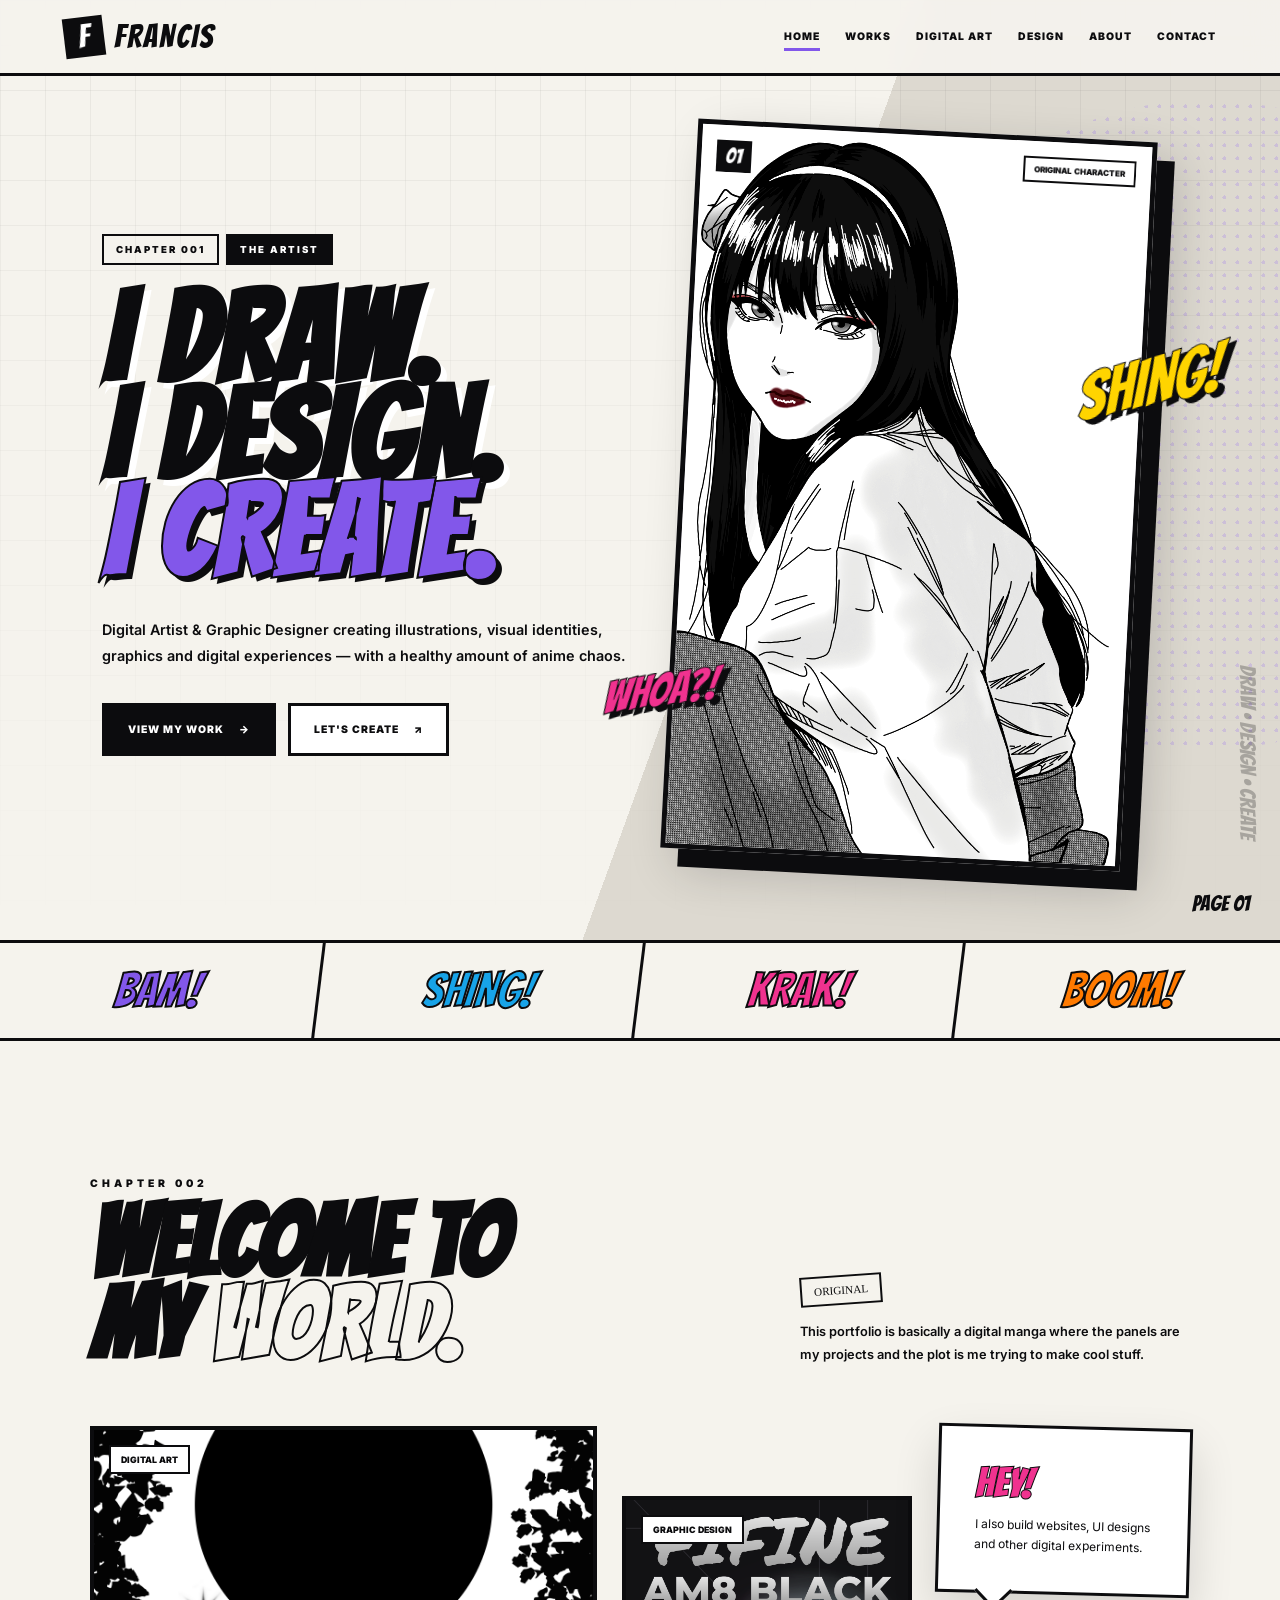
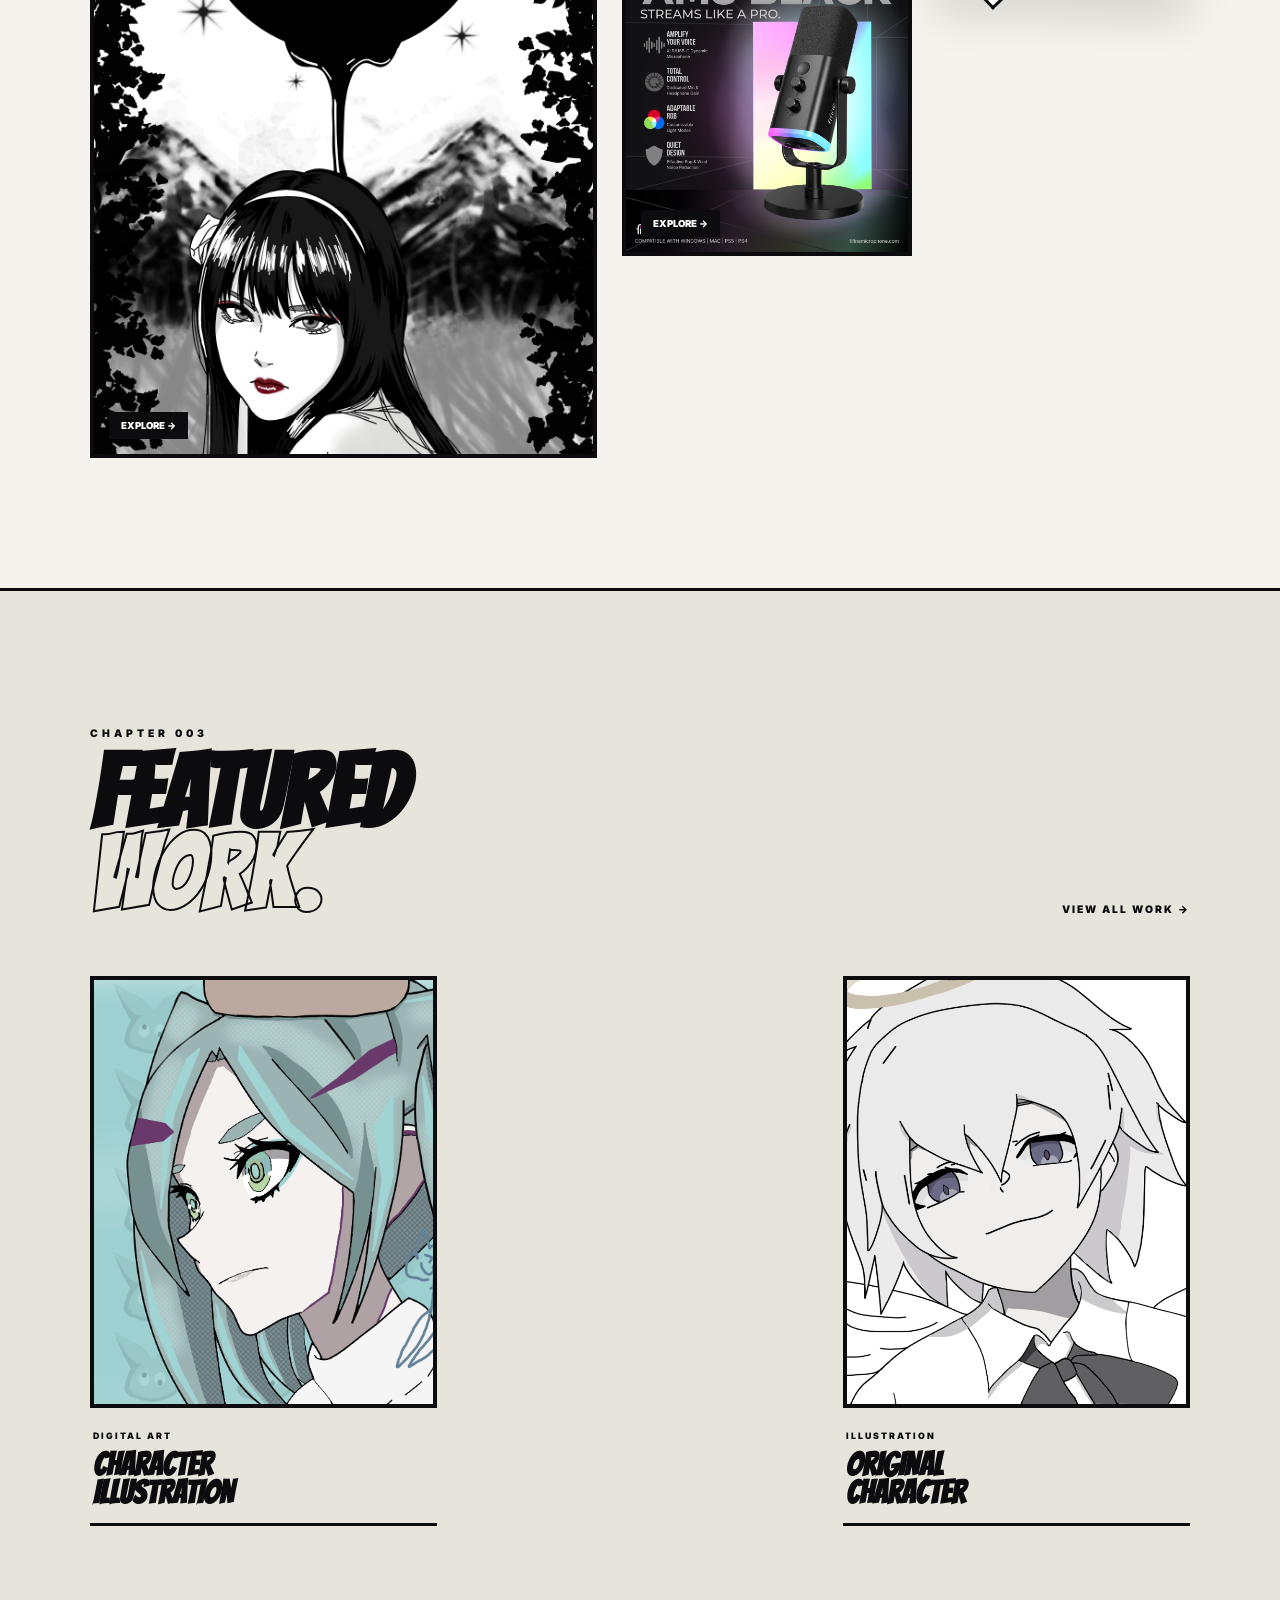
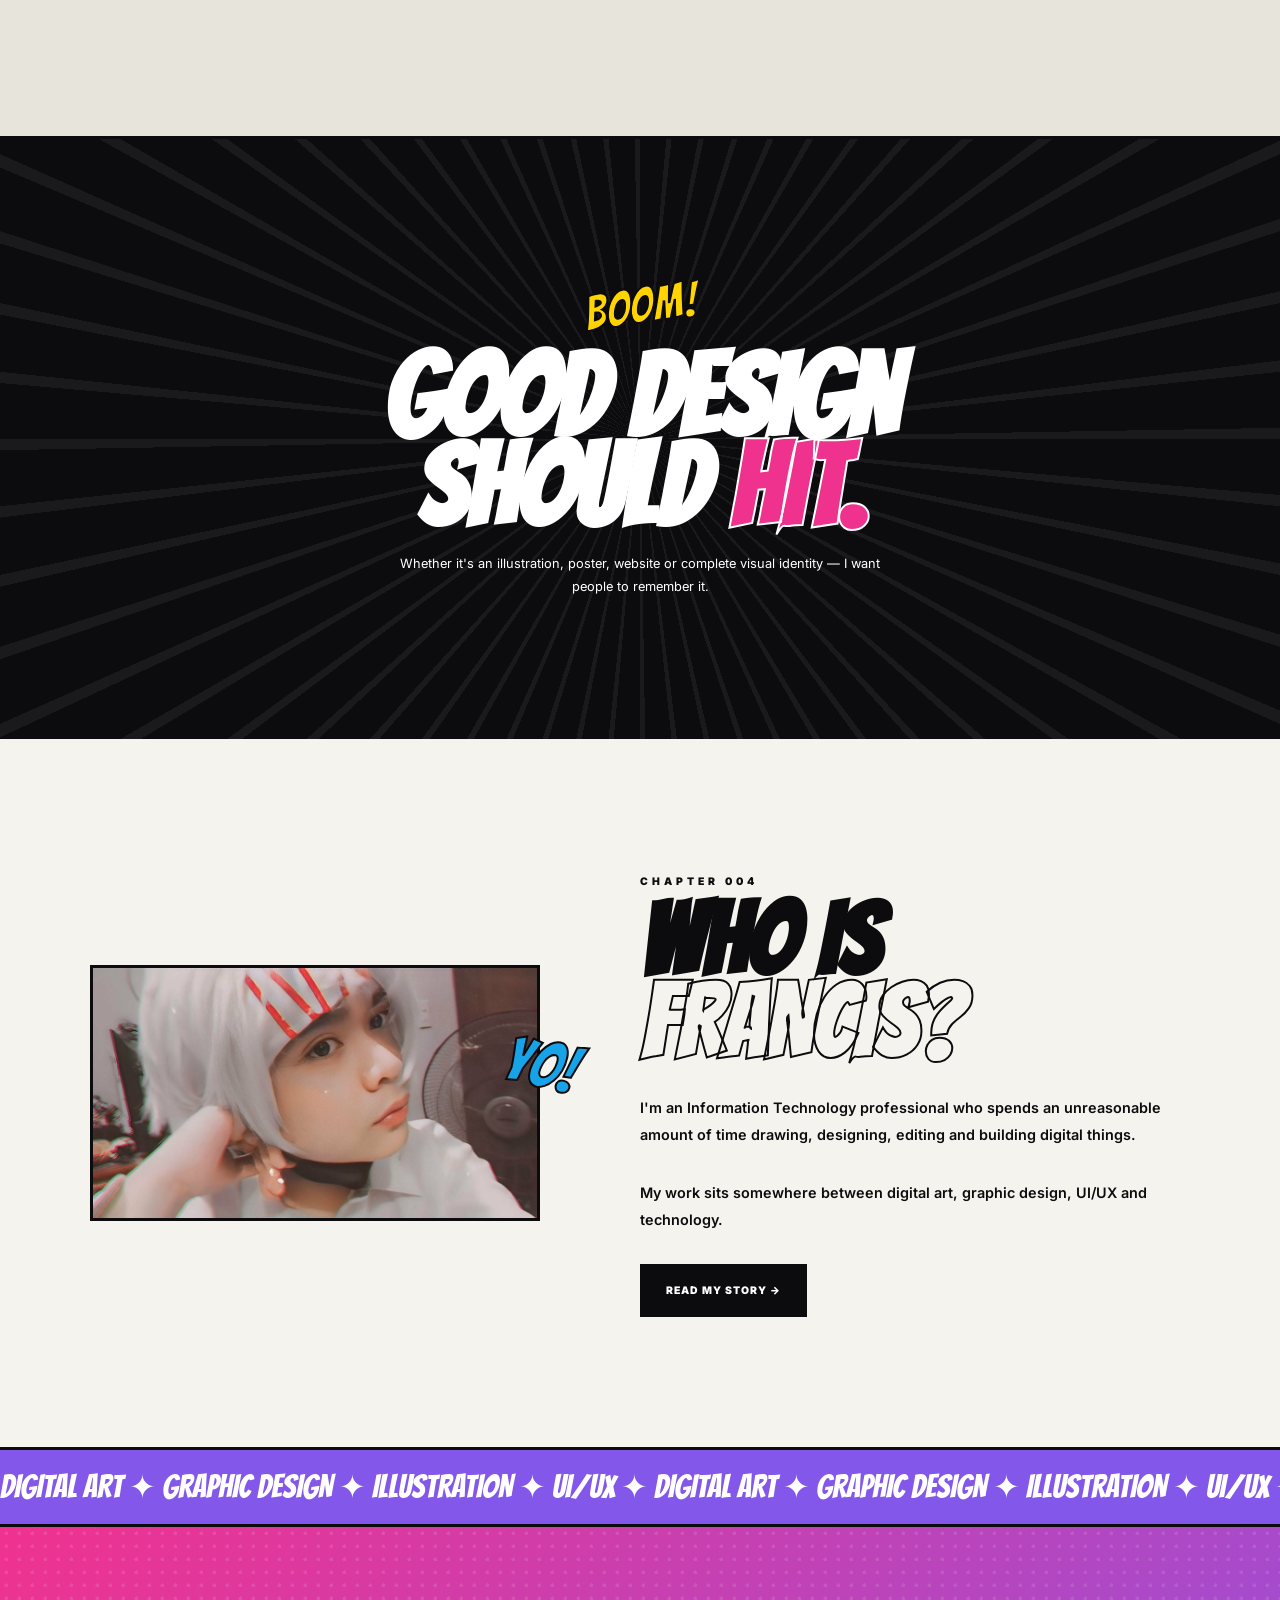
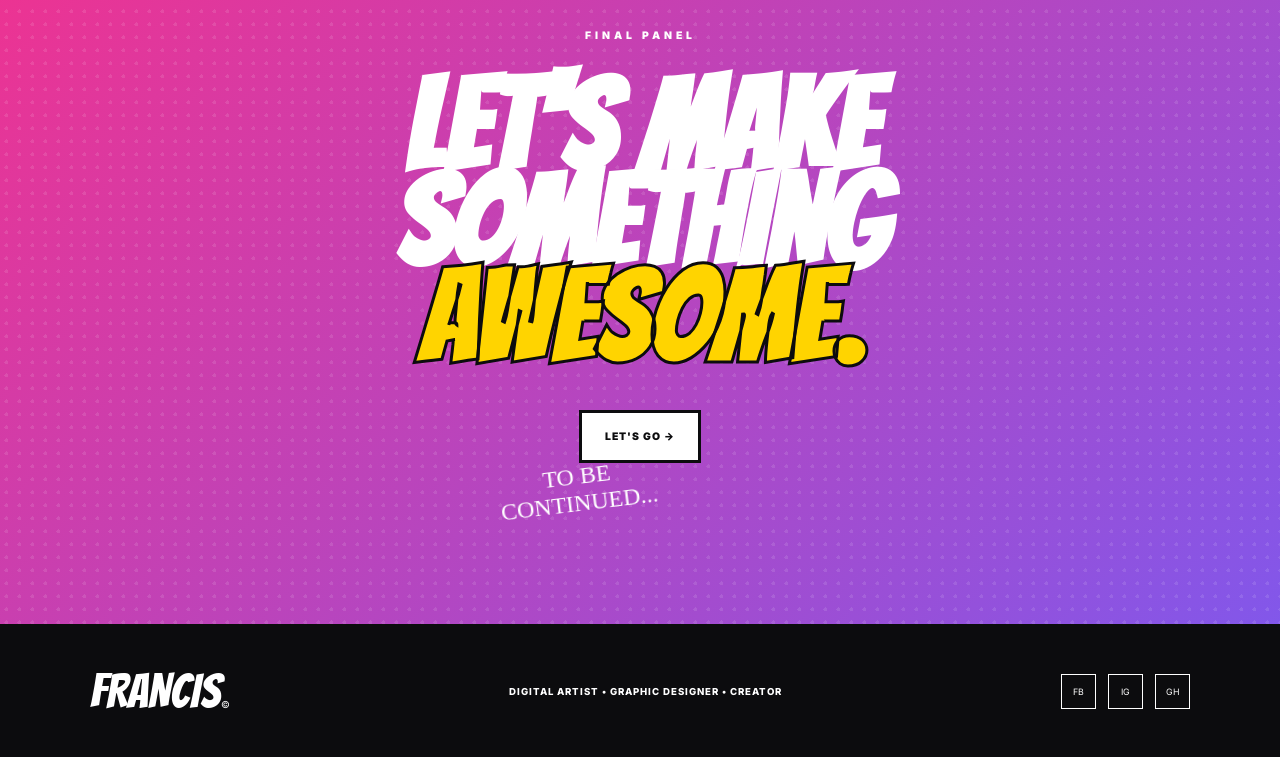
==== commit 85e2d59c: "latest newset" ====
--- a/index.html
+++ b/index.html
@@ -4,11 +4,11 @@
     <meta charset="UTF-8" />
     <meta name="viewport" content="width=device-width, initial-scale=1.0" />
 
-    <title>FLUGEL — Digital Artist & Graphic Designer</title>
+    <title>FRANCIS — Digital Artist & Graphic Designer</title>
 
     <meta
       name="description"
-      content="FLUGEL — Digital Artist, Graphic Designer, Illustrator and Visual Creator." />
+      content="FRANCIS — Digital Artist, Graphic Designer, Illustrator and Visual Creator." />
 
     <link rel="preconnect" href="https://fonts.googleapis.com" />
     <link rel="preconnect" href="https://fonts.gstatic.com" crossorigin />
@@ -27,7 +27,7 @@
 
     <div class="page-loader">
       <div class="loader-manga">
-        <div class="loader-logo">FLUGEL</div>
+        <div class="loader-logo">FRANCIS</div>
         <div class="loader-line"></div>
         <span>LOADING ART...</span>
       </div>
@@ -40,7 +40,7 @@
     <header class="navbar">
       <a href="index.html" class="logo">
         <span class="logo-box">F</span>
-        <span>FLUGEL</span>
+        <span>FRANCIS</span>
       </a>
 
       <nav class="main-nav">
@@ -316,7 +316,7 @@
           <h2>
             WHO IS
             <br />
-            <em>FLUGEL?</em>
+            <em>FRANCIS?</em>
           </h2>
 
           <p>
@@ -376,7 +376,7 @@
 ========================================= -->
 
     <footer>
-      <div class="footer-brand">FLUGEL<span>©</span></div>
+      <div class="footer-brand">FRANCIS<span>©</span></div>
 
       <p>DIGITAL ARTIST • GRAPHIC DESIGNER • CREATOR</p>
 
--- a/style.css
+++ b/style.css
@@ -1,5 +1,5 @@
 /* =========================================================
-   FLUGEL MANGA PORTFOLIO
+   FRANCIS MANGA PORTFOLIO
    MAIN CSS
    ---------------------------------------------------------
    Visual system:
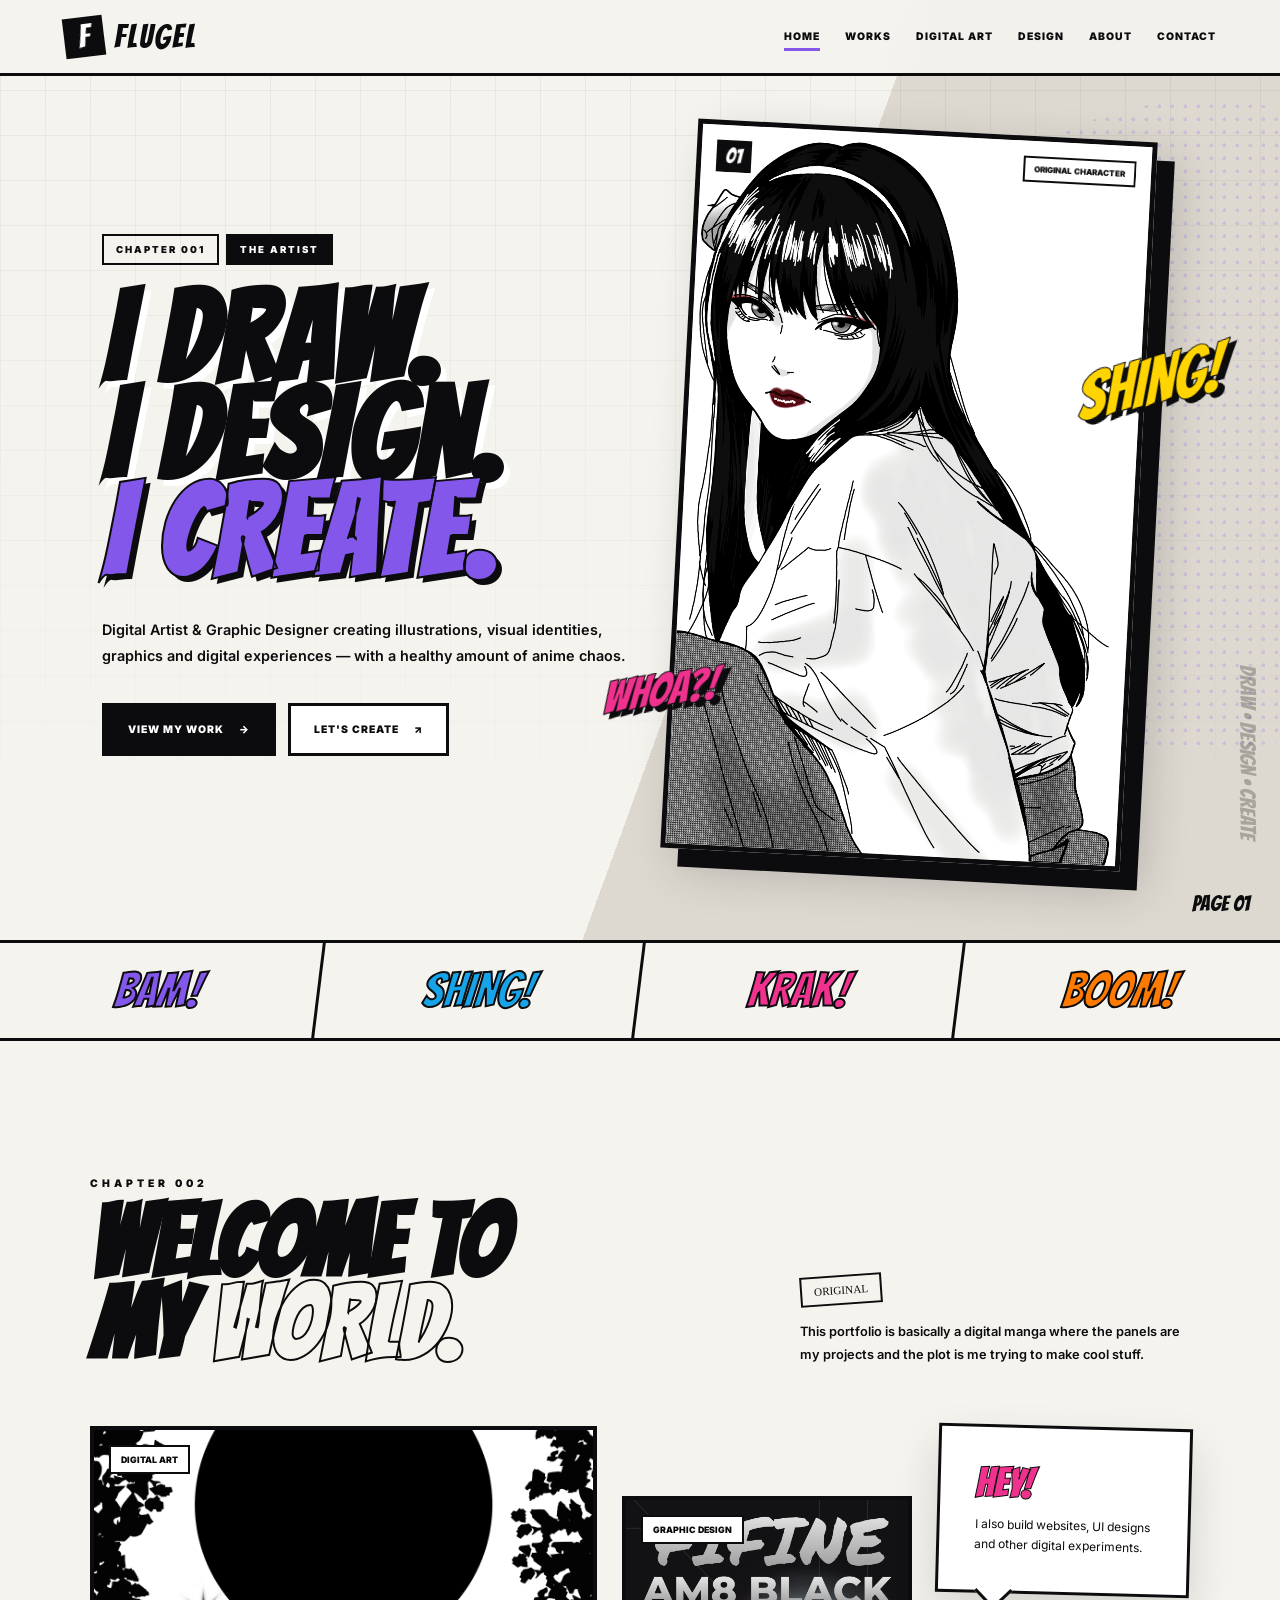
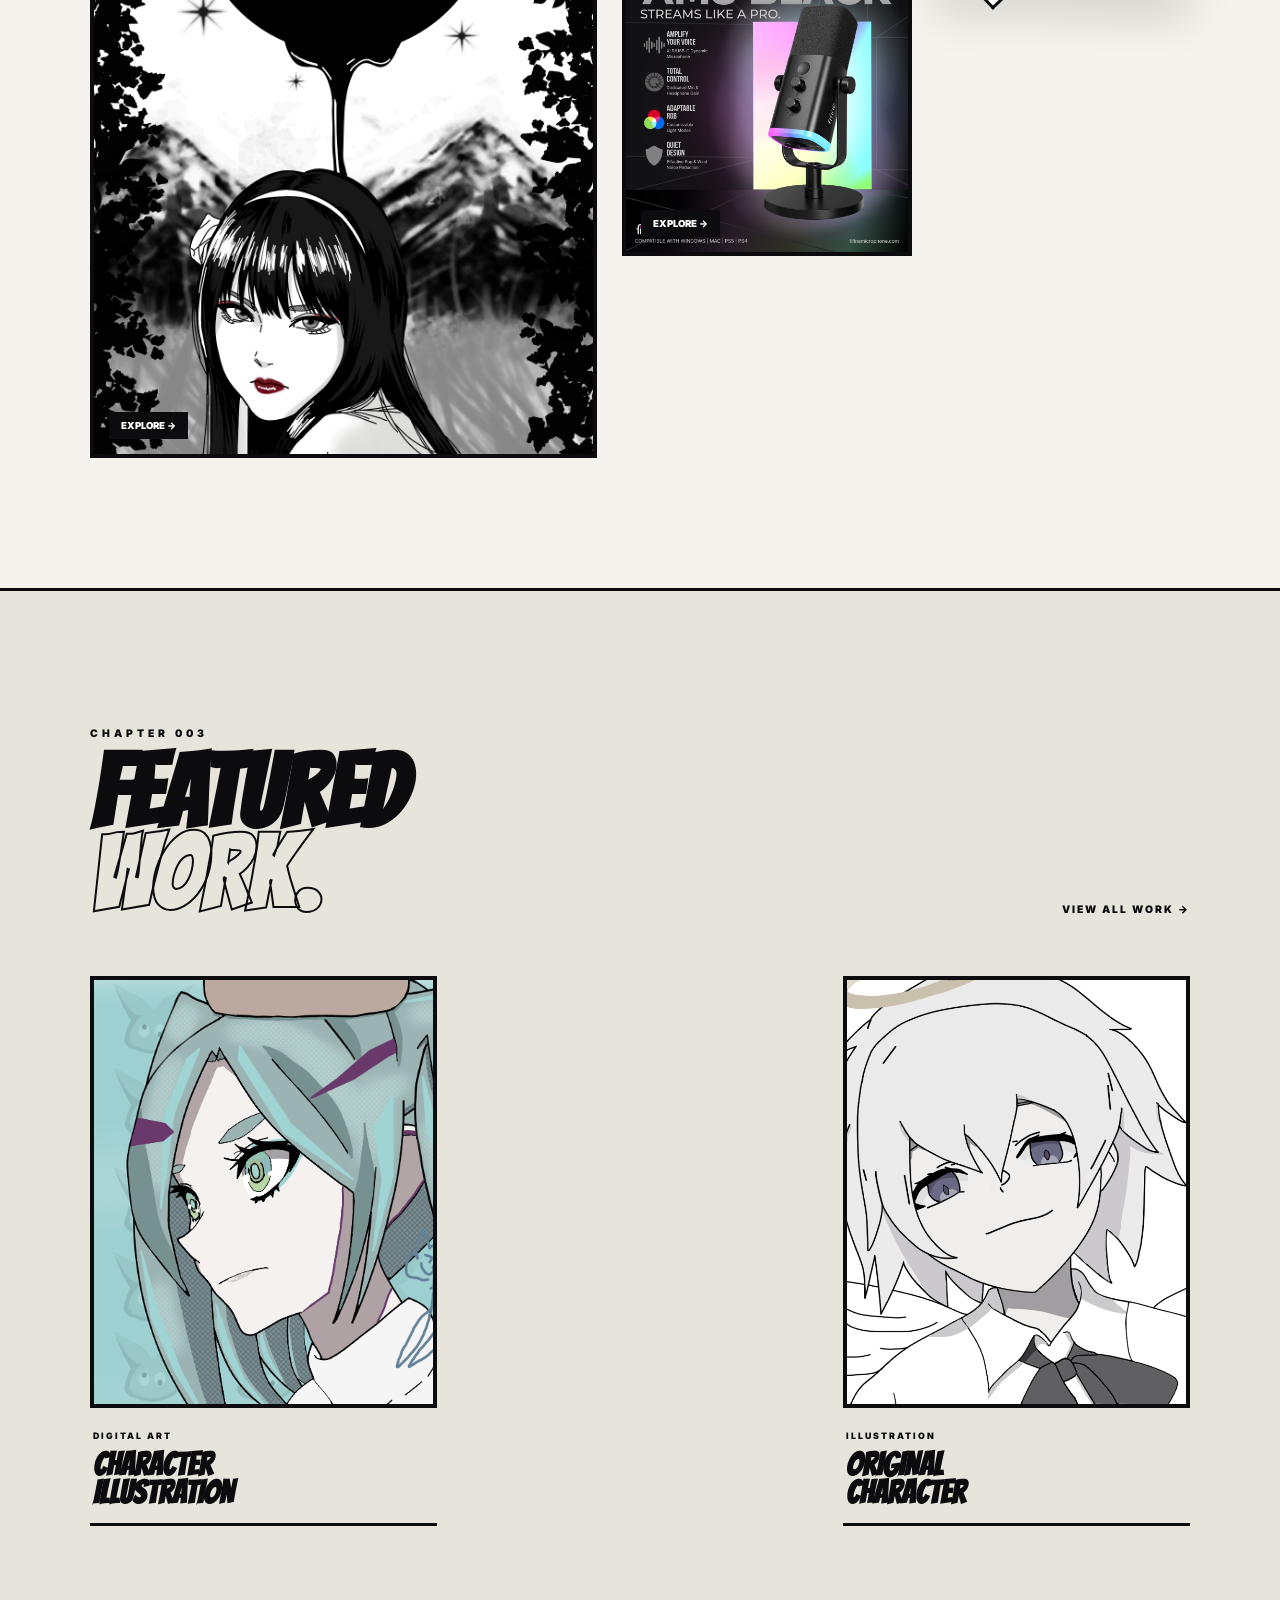
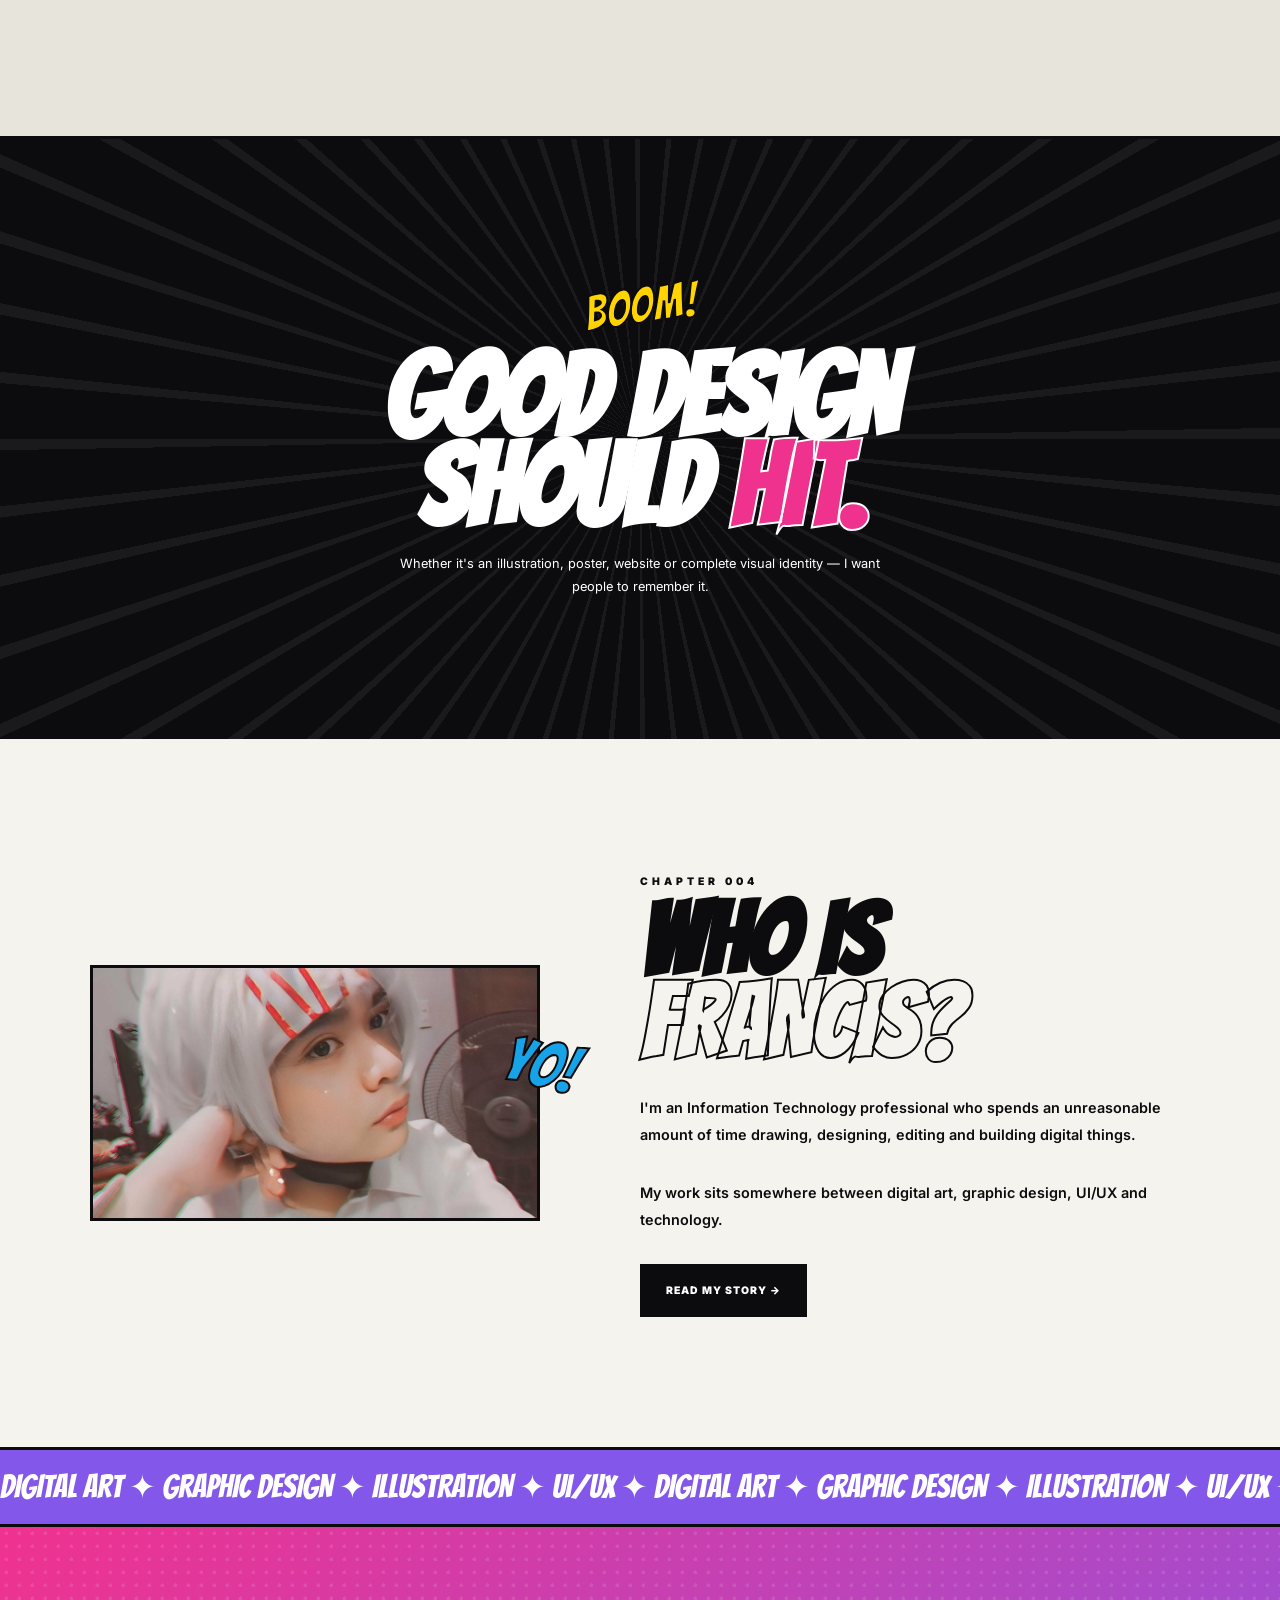
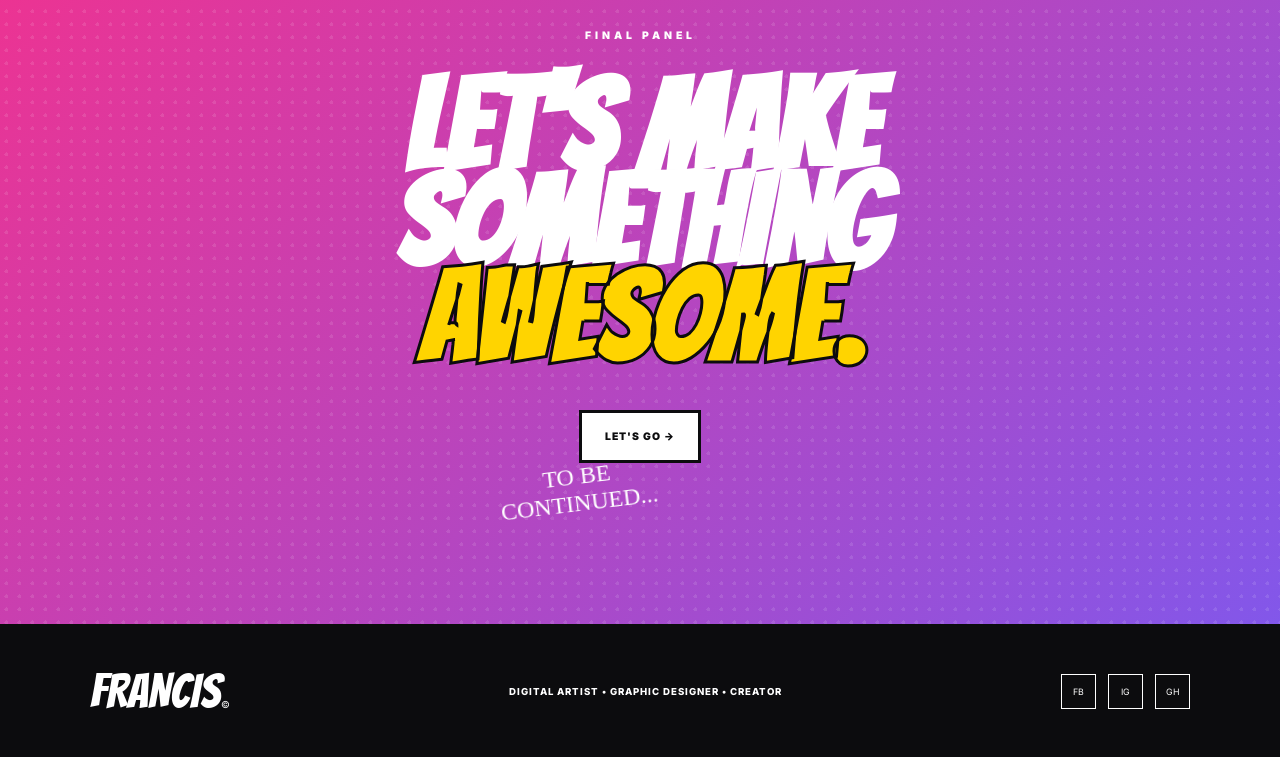
==== commit 916e5cef: "latest newest update" ====
--- a/index.html
+++ b/index.html
@@ -40,7 +40,7 @@
     <header class="navbar">
       <a href="index.html" class="logo">
         <span class="logo-box">F</span>
-        <span>FRANCIS</span>
+        <span>FLUGEL</span>
       </a>
 
       <nav class="main-nav">
